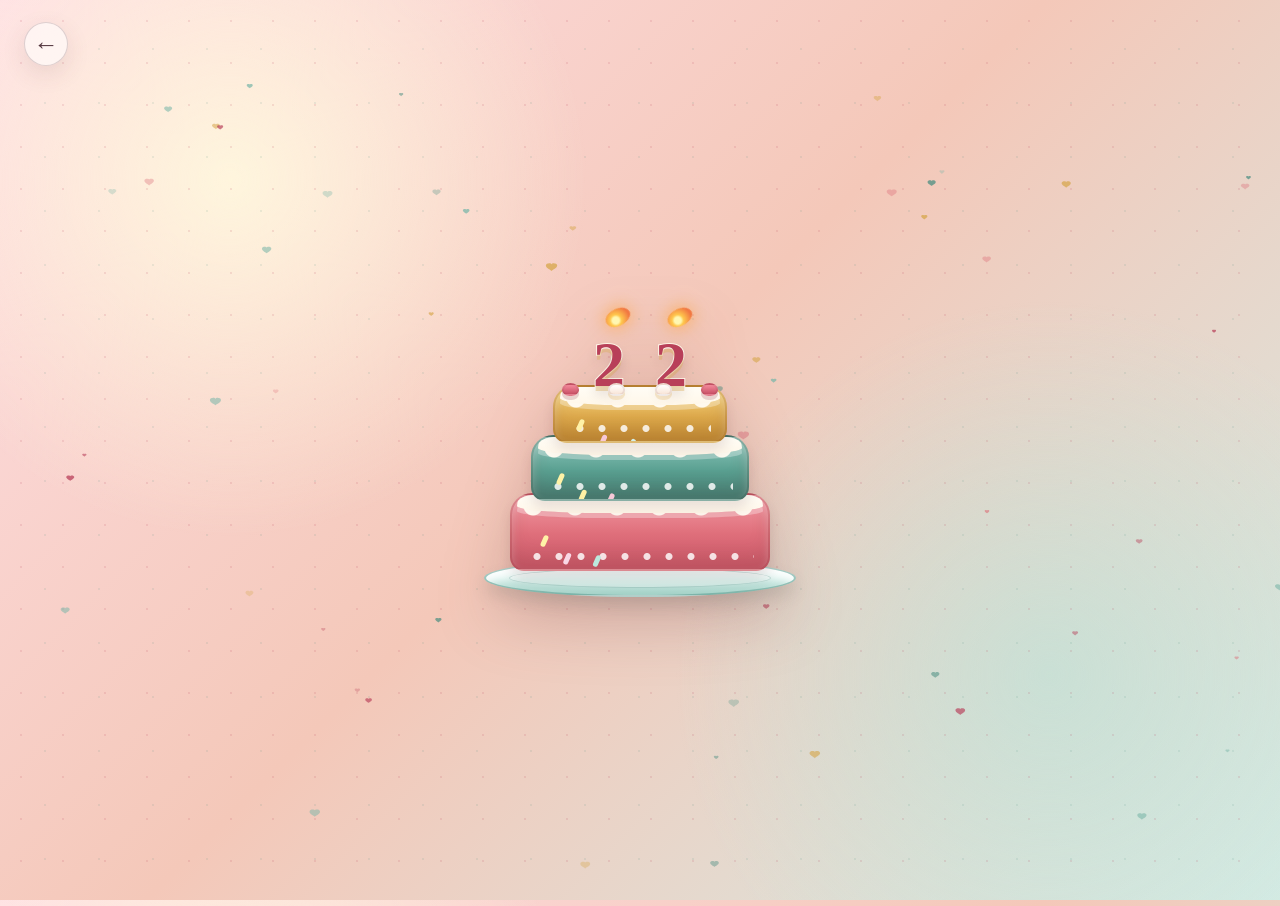
==== pages/birthday.html @ b42b4ca3 "修改礼物界面为弹窗" ====
<!DOCTYPE html>
<html lang="zh-CN">
<head>
    <meta charset="UTF-8">
    <meta name="viewport" content="width=device-width, initial-scale=1.0">
    <meta name="theme-color" content="#f6cfd1">
    <title>22 岁生日 | JY_GZC</title>
    <style>
        :root {
            --berry: #b83f59;
            --coral: #dc6e79;
            --mint: #498d80;
            --gold: #d6a64b;
            --cream: #fff7e9;
            --ink: #563941;
        }
        * { box-sizing: border-box; }
        html, body { width: 100%; height: 100%; }
        body {
            margin: 0;
            overflow: hidden;
            color: var(--ink);
            font-family: -apple-system, BlinkMacSystemFont, "Segoe UI", sans-serif;
            background:
                radial-gradient(circle at 18% 20%, rgba(255, 248, 222, 0.92), transparent 28%),
                radial-gradient(circle at 82% 75%, rgba(185, 226, 215, 0.58), transparent 30%),
                linear-gradient(135deg, #ffdfe5 0%, #f4c8b9 48%, #d5ebe4 100%);
        }
        body::before {
            content: "";
            position: fixed;
            inset: 0;
            z-index: 0;
            pointer-events: none;
            background-image:
                radial-gradient(circle, rgba(184, 63, 89, 0.13) 1px, transparent 1.5px),
                radial-gradient(circle, rgba(73, 141, 128, 0.11) 1px, transparent 1.5px);
            background-position: 0 0, 18px 22px;
            background-size: 42px 42px, 54px 54px;
        }
        [hidden] { display: none !important; }
        button, a { font: inherit; }
        button:focus-visible, a:focus-visible {
            outline: 3px solid var(--mint);
            outline-offset: 4px;
        }
        #fallingHearts, #clickHearts {
            position: fixed;
            inset: 0;
            width: 100%;
            height: 100%;
            pointer-events: none;
        }
        #fallingHearts { z-index: 1; }
        #clickHearts { z-index: 9999; }
        .back-link {
            position: fixed;
            top: 22px;
            left: 24px;
            z-index: 50;
            display: grid;
            place-items: center;
            width: 44px;
            height: 44px;
            border: 1px solid rgba(86, 57, 65, 0.2);
            border-radius: 50%;
            background: rgba(255, 255, 255, 0.58);
            color: var(--ink);
            font-size: 25px;
            text-decoration: none;
            backdrop-filter: blur(12px);
            -webkit-backdrop-filter: blur(12px);
            box-shadow: 0 8px 24px rgba(102, 57, 69, 0.12);
        }
        .back-link:hover { background: rgba(255, 255, 255, 0.9); }
        .birthday-stage {
            position: relative;
            z-index: 2;
            width: 100%;
            height: 100%;
            cursor: default;
        }
        .cake-dock {
            position: fixed;
            z-index: 30;
            top: 50%;
            left: 50%;
            width: 320px;
            height: 310px;
            transform: translate(-50%, -50%);
            transition:
                top 0.9s cubic-bezier(.2,.8,.2,1),
                left 0.9s cubic-bezier(.2,.8,.2,1),
                width 0.9s cubic-bezier(.2,.8,.2,1),
                height 0.9s cubic-bezier(.2,.8,.2,1),
                transform 0.9s cubic-bezier(.2,.8,.2,1);
            pointer-events: none;
        }
        .cake-dock::before {
            content: "";
            position: absolute;
            inset: 0;
            z-index: -1;
            border: 1px solid rgba(255, 255, 255, 0.78);
            border-radius: 28px;
            background: rgba(255, 255, 255, 0.5);
            box-shadow: 0 14px 40px rgba(92, 51, 61, 0.18);
            opacity: 0;
            transition: opacity 0.45s ease 0.42s;
            backdrop-filter: blur(14px);
            -webkit-backdrop-filter: blur(14px);
        }
        .cake-scene {
            position: absolute;
            top: 0;
            left: 0;
            width: 320px;
            height: 310px;
            filter: drop-shadow(0 24px 30px rgba(103, 52, 56, 0.24));
            transform-origin: top left;
            transition: transform 0.9s cubic-bezier(.2,.8,.2,1), filter 0.9s ease;
        }
        .plate {
            position: absolute;
            left: 4px;
            bottom: 8px;
            width: 312px;
            height: 38px;
            border: 2px solid rgba(73, 141, 128, 0.42);
            border-radius: 50%;
            background: linear-gradient(180deg, #ffffff 0%, #d8f0eb 48%, #9fcfc4 100%);
            box-shadow:
                inset 0 7px 10px rgba(255, 255, 255, 0.9),
                0 9px 16px rgba(78, 93, 89, 0.18);
        }
        .plate::before {
            content: "";
            position: absolute;
            inset: 7px 23px;
            border: 1px solid rgba(73, 141, 128, 0.28);
            border-radius: 50%;
            background: rgba(255, 255, 255, 0.28);
        }
        .cake-layer {
            position: absolute;
            left: 50%;
            border: 2px solid rgba(112, 65, 59, 0.18);
            border-radius: 22px 22px 14px 14px;
            overflow: hidden;
            transform: translateX(-50%);
            box-shadow:
                inset 0 -13px 18px rgba(112, 65, 59, 0.14),
                inset 0 5px 9px rgba(255, 255, 255, 0.25),
                0 8px 12px rgba(94, 51, 58, 0.12);
        }
        .cake-layer::before {
            content: "";
            position: absolute;
            z-index: 3;
            top: -2px;
            left: 5px;
            right: 5px;
            height: 20px;
            border-radius: 17px 17px 45% 45%;
            background: linear-gradient(180deg, #fffdf7, var(--cream));
            box-shadow: 0 5px 0 rgba(255, 255, 255, 0.3);
        }
        .cake-layer::after {
            content: "";
            position: absolute;
            z-index: 2;
            top: 11px;
            left: 11px;
            right: 11px;
            height: 27px;
            background:
                radial-gradient(circle at 10px 0, var(--cream) 0 9px, transparent 10px)
                0 0 / 42px 27px repeat-x;
            opacity: 0.98;
        }
        .cake-layer.bottom {
            bottom: 34px;
            width: 260px;
            height: 78px;
            background: linear-gradient(180deg, #f49ba5 0%, #df6f7b 52%, #c95566 100%);
        }
        .cake-layer.middle {
            bottom: 104px;
            width: 218px;
            height: 66px;
            background: linear-gradient(180deg, #91cabf 0%, #5aa091 54%, #3f7d72 100%);
        }
        .cake-layer.top {
            bottom: 162px;
            width: 174px;
            height: 58px;
            background: linear-gradient(180deg, #f7d783 0%, #dda94b 56%, #c48c2f 100%);
        }
        .cake-piping {
            position: absolute;
            z-index: 4;
            left: 14px;
            right: 14px;
            bottom: 8px;
            height: 9px;
            background:
                radial-gradient(circle, rgba(255, 255, 255, 0.82) 0 3px, transparent 4px)
                0 0 / 22px 9px repeat-x;
        }
        .cake-sprinkles {
            position: absolute;
            z-index: 4;
            top: 40px;
            left: 30px;
            width: 5px;
            height: 12px;
            border-radius: 5px;
            background: #fff2a6;
            rotate: 24deg;
            box-shadow:
                28px 7px 0 #f9d7e5,
                56px -3px 0 #bce8dd,
                84px 8px 0 #fff1ab,
                112px -2px 0 #f7c8d8,
                142px 6px 0 #c5e9df,
                172px -1px 0 #fff0a4;
        }
        .cake-layer.middle .cake-sprinkles {
            top: 36px;
            left: 25px;
            box-shadow:
                27px 6px 0 #fff0a4,
                54px -2px 0 #f7c8d8,
                82px 7px 0 #d5f0e9,
                110px -3px 0 #ffe59b,
                139px 5px 0 #f6c6d7;
        }
        .cake-layer.top .cake-sprinkles {
            top: 32px;
            left: 23px;
            box-shadow:
                27px 5px 0 #f7c8d8,
                55px -3px 0 #d5f0e9,
                84px 6px 0 #fff0a4,
                112px -2px 0 #f4bfd3;
        }
        .cake-garnish {
            position: absolute;
            z-index: 6;
            left: 82px;
            bottom: 209px;
            display: flex;
            justify-content: space-between;
            width: 156px;
            pointer-events: none;
        }
        .cake-garnish i {
            display: block;
            width: 17px;
            height: 13px;
            border: 2px solid rgba(112, 65, 59, 0.1);
            border-radius: 50% 50% 44% 44%;
            background: linear-gradient(180deg, #fff, #f9e5d7);
            box-shadow: 0 4px 0 rgba(214, 166, 75, 0.23);
        }
        .cake-garnish i:first-child,
        .cake-garnish i:last-child {
            background: linear-gradient(180deg, #f48a9b, #c84f65);
            box-shadow: 0 4px 0 rgba(142, 51, 70, 0.2);
        }
        .number-candle {
            position: absolute;
            z-index: 5;
            bottom: 210px;
            width: 48px;
            height: 62px;
            color: var(--berry);
            font-family: Georgia, "Times New Roman", serif;
            font-size: 64px;
            font-weight: 800;
            line-height: 1;
            text-align: center;
            -webkit-text-stroke: 2px var(--cream);
            paint-order: stroke fill;
            text-shadow: 0 5px 0 rgba(214, 166, 75, 0.35), 0 8px 12px rgba(86, 57, 65, 0.18);
        }
        .number-candle.first { left: 105px; }
        .number-candle.second { right: 105px; }
        .flame {
            position: absolute;
            left: 50%;
            bottom: calc(100% + 7px);
            width: 18px;
            height: 25px;
            border-radius: 70% 35% 65% 35%;
            background: radial-gradient(circle at 55% 65%, #fff7b2 0 18%, #ffc84d 30%, #f17842 74%);
            filter: drop-shadow(0 0 9px rgba(255, 166, 60, 0.85));
            transform: translateX(-50%) rotate(45deg);
            transform-origin: center bottom;
            animation: flameFlicker 0.42s ease-in-out infinite alternate;
            transition: opacity 0.35s ease, scale 0.35s ease;
        }
        @keyframes flameFlicker {
            from { scale: 0.94 1.04; rotate: -2deg; }
            to { scale: 1.08 0.92; rotate: 4deg; }
        }
        .smoke {
            position: absolute;
            left: 50%;
            bottom: calc(100% + 10px);
            width: 8px;
            height: 8px;
            border-radius: 50%;
            background: rgba(101, 111, 111, 0.42);
            opacity: 0;
            transform: translateX(-50%);
        }
        body.candles-out .flame { opacity: 0; scale: 0.2; animation: none; }
        body.candles-out .smoke { animation: smokeRise 1.55s ease-out forwards; }
        body.candles-out .number-candle.second .smoke { animation-delay: 0.12s; }
        @keyframes smokeRise {
            0% { opacity: 0; transform: translate(-50%, 0) scale(0.6); }
            25% { opacity: 0.55; }
            100% { opacity: 0; transform: translate(-25%, -62px) scale(2.3); }
        }
        body.celebration-ready .cake-dock {
            top: 18px;
            left: 100%;
            width: 102px;
            height: 102px;
            transform: translateX(calc(-100% - 18px));
        }
        body.celebration-ready .cake-dock::before { opacity: 1; }
        body.celebration-ready .cake-scene {
            animation: none;
            transform: translate(5px, 7px) scale(0.29);
            filter: drop-shadow(0 10px 12px rgba(103, 52, 56, 0.2));
        }
        .celebration-panel {
            position: relative;
            z-index: 5;
            display: grid;
            align-content: center;
            justify-items: center;
            width: 100%;
            height: 100%;
            padding: 82px 24px 34px;
            opacity: 0;
            transform: translateY(24px) scale(0.96);
            pointer-events: none;
            transition: opacity 0.7s ease 0.28s, transform 0.8s cubic-bezier(.2,.8,.2,1) 0.28s;
        }
        body.celebration-ready .celebration-panel {
            opacity: 1;
            transform: translateY(0) scale(1);
            pointer-events: auto;
        }
        .celebration-panel::before {
            content: "";
            position: absolute;
            z-index: -1;
            top: 50%;
            left: 50%;
            width: min(76vw, 650px);
            aspect-ratio: 1;
            border: 1px solid rgba(255, 255, 255, 0.7);
            border-radius: 50%;
            background: rgba(255, 255, 255, 0.16);
            transform: translate(-50%, -50%);
            box-shadow: inset 0 0 80px rgba(255, 255, 255, 0.2);
        }
        .celebration-panel::after {
            content: "";
            position: absolute;
            z-index: -2;
            top: 50%;
            left: 50%;
            width: min(88vw, 760px);
            aspect-ratio: 1;
            border-radius: 50%;
            background:
                radial-gradient(circle at 50% 2%, var(--gold) 0 3px, transparent 4px),
                radial-gradient(circle at 88% 22%, var(--mint) 0 3px, transparent 4px),
                radial-gradient(circle at 98% 58%, var(--coral) 0 3px, transparent 4px),
                radial-gradient(circle at 72% 92%, var(--gold) 0 3px, transparent 4px),
                radial-gradient(circle at 23% 91%, var(--mint) 0 3px, transparent 4px),
                radial-gradient(circle at 2% 57%, var(--berry) 0 3px, transparent 4px),
                radial-gradient(circle at 12% 20%, var(--coral) 0 3px, transparent 4px);
            transform: translate(-50%, -50%);
            opacity: 0.72;
            pointer-events: none;
        }
        .celebration-kicker {
            margin: 0 0 12px;
            color: var(--mint);
            font-family: Georgia, "Times New Roman", serif;
            font-size: 11px;
            font-weight: 800;
            letter-spacing: 5px;
        }
        .age-lockup {
            position: relative;
            display: flex;
            align-items: flex-end;
            justify-content: center;
            color: var(--berry);
            line-height: 0.8;
            text-shadow: 0 12px 30px rgba(184, 63, 89, 0.18);
        }
        .age-lockup::before,
        .age-lockup::after {
            content: "";
            position: absolute;
            top: 18%;
            width: 26px;
            height: 26px;
            background:
                linear-gradient(var(--gold), var(--gold)) 50% 0 / 2px 100% no-repeat,
                linear-gradient(90deg, var(--gold), var(--gold)) 0 50% / 100% 2px no-repeat;
            opacity: 0.8;
        }
        .age-lockup::before { left: -48px; rotate: 12deg; }
        .age-lockup::after { right: -48px; rotate: -12deg; }
        .age-number {
            font-family: Georgia, "Times New Roman", serif;
            font-size: clamp(92px, 18vw, 164px);
            font-weight: 600;
        }
        .birthday-date {
            margin: 20px 0 28px;
            padding: 8px 18px;
            border-top: 1px solid rgba(86, 57, 65, 0.3);
            border-bottom: 1px solid rgba(86, 57, 65, 0.3);
            color: var(--ink);
            font-family: Georgia, "Times New Roman", serif;
            font-size: 17px;
            font-weight: 700;
            letter-spacing: 4px;
        }
        .birthday-flourish {
            display: flex;
            align-items: center;
            gap: 12px;
            width: min(74vw, 330px);
            margin: 0 0 28px;
        }
        .birthday-flourish::before,
        .birthday-flourish::after {
            content: "";
            flex: 1;
            height: 1px;
            background: linear-gradient(90deg, transparent, rgba(86, 57, 65, 0.42));
        }
        .birthday-flourish::after {
            background: linear-gradient(90deg, rgba(86, 57, 65, 0.42), transparent);
        }
        .birthday-flourish i {
            width: 8px;
            height: 8px;
            border: 1px solid var(--berry);
            background: rgba(255, 255, 255, 0.72);
            transform: rotate(45deg);
        }
        .letter-trigger {
            position: relative;
            display: grid;
            place-items: center;
            width: 180px;
            height: 138px;
            padding: 0;
            border: 0;
            background: transparent;
            cursor: pointer;
            transition: transform 0.28s ease, filter 0.28s ease;
            animation: letterFloat 4.2s ease-in-out infinite;
        }
        .letter-trigger::before {
            content: "";
            position: absolute;
            left: 50%;
            bottom: 5px;
            width: 132px;
            height: 25px;
            border-radius: 50%;
            background: rgba(86, 57, 65, 0.14);
            filter: blur(9px);
            transform: translateX(-50%);
        }
        .letter-trigger:hover {
            transform: translateY(-7px) rotate(1deg) scale(1.04);
            filter: brightness(1.03);
        }
        @keyframes letterFloat {
            0%, 100% { translate: 0 0; }
            50% { translate: 0 -8px; }
        }
        .letter-envelope {
            position: relative;
            display: block;
            width: 142px;
            height: 98px;
            overflow: hidden;
            border: 3px solid var(--berry);
            border-radius: 9px;
            background: linear-gradient(145deg, #fffdf5, #f8d2df);
            box-shadow:
                9px 11px 0 rgba(214, 166, 75, 0.24),
                0 18px 30px rgba(103, 52, 66, 0.22);
            transform: rotate(-4deg);
        }
        .letter-envelope::before {
            content: "";
            position: absolute;
            inset: 0;
            clip-path: polygon(0 0, 50% 56%, 100% 0);
            background: #fffdf8;
        }
        .letter-envelope::after {
            content: "";
            position: absolute;
            inset: 0;
            clip-path: polygon(0 100%, 0 28%, 50% 70%, 100% 28%, 100% 100%);
            background: #f4c6d5;
        }
        .letter-seal {
            position: absolute;
            z-index: 3;
            left: 50%;
            top: 54%;
            display: grid;
            place-items: center;
            width: 42px;
            height: 42px;
            border: 3px solid #fff0b5;
            border-radius: 50%;
            background: var(--berry);
            color: white;
            font-size: 22px;
            line-height: 1;
            transform: translate(-50%, -50%);
            box-shadow: 0 5px 0 rgba(102, 45, 68, 0.22);
        }
        .balloon-cluster {
            position: fixed;
            z-index: 3;
            top: 11%;
            width: 92px;
            height: 180px;
            opacity: 0;
            transform: translateY(25px);
            transition: opacity 0.8s ease 0.5s, transform 0.8s ease 0.5s;
            pointer-events: none;
        }
        body.celebration-ready .balloon-cluster { opacity: 0.9; transform: translateY(0); }
        .balloon-cluster.left { left: 6%; }
        .balloon-cluster.right { right: 7%; transform: translateY(25px) scaleX(-1); }
        body.celebration-ready .balloon-cluster.right { transform: translateY(0) scaleX(-1); }
        .balloon {
            position: absolute;
            width: 48px;
            height: 60px;
            border: 1px solid rgba(86, 57, 65, 0.13);
            border-radius: 52% 48% 48% 52%;
            box-shadow: inset -8px -8px 12px rgba(86, 57, 65, 0.1);
        }
        .balloon::after {
            content: "";
            position: absolute;
            top: 58px;
            left: 50%;
            width: 1px;
            height: 94px;
            background: rgba(86, 57, 65, 0.34);
            transform: rotate(5deg);
            transform-origin: top;
        }
        .balloon.one { top: 0; left: 4px; background: #e97d89; }
        .balloon.two { top: 34px; left: 42px; background: #73afa2; }
        .balloon.three { top: 74px; left: 0; width: 42px; height: 52px; background: #edc267; }
        .balloon.three::after { top: 50px; height: 54px; }
        .confetti {
            position: fixed;
            z-index: 2;
            inset: 0;
            pointer-events: none;
            opacity: 0;
            transition: opacity 0.8s ease 0.35s;
        }
        body.celebration-ready .confetti { opacity: 0.9; }
        .confetti i {
            position: absolute;
            width: 9px;
            height: 18px;
            border-radius: 2px;
            background: var(--coral);
            rotate: 24deg;
            animation: confettiDrift 5s ease-in-out infinite;
        }
        .confetti i:nth-child(1) { top: 16%; left: 24%; }
        .confetti i:nth-child(2) { top: 24%; right: 26%; background: var(--mint); rotate: -34deg; animation-delay: -1s; }
        .confetti i:nth-child(3) { top: 68%; left: 18%; background: var(--gold); rotate: 56deg; animation-delay: -2.3s; }
        .confetti i:nth-child(4) { top: 73%; right: 18%; width: 15px; height: 8px; background: var(--berry); animation-delay: -3.1s; }
        .confetti i:nth-child(5) { top: 43%; left: 8%; width: 8px; height: 8px; border-radius: 50%; background: var(--mint); animation-delay: -0.7s; }
        .confetti i:nth-child(6) { top: 38%; right: 8%; width: 8px; height: 8px; border-radius: 50%; background: var(--gold); animation-delay: -1.8s; }
        @keyframes confettiDrift {
            0%, 100% { translate: 0 0; }
            50% { translate: 0 12px; rotate: 90deg; }
        }
        .letter-dialog {
            position: fixed;
            inset: 0;
            z-index: 9000;
            display: grid;
            place-items: center;
            padding: 24px;
            background: rgba(45, 28, 50, 0.74);
            backdrop-filter: blur(18px);
            -webkit-backdrop-filter: blur(18px);
        }
        .letter-paper {
            position: relative;
            display: block;
            width: min(92vw, 720px);
            max-height: min(88vh, 650px);
            padding: 16px;
            overflow: visible;
            border: 6px solid #9f67c8;
            border-radius: 34px;
            background: linear-gradient(145deg, #f3a8d2, #a06ad0 70%, #734cad);
            color: #4d403a;
            box-shadow:
                0 0 0 3px rgba(255, 225, 123, 0.88),
                0 32px 90px rgba(27, 12, 36, 0.48),
                inset 0 0 28px rgba(255, 255, 255, 0.38);
            animation: letterOpen 0.45s cubic-bezier(.2,.8,.2,1) both;
        }
        @keyframes letterOpen {
            from { opacity: 0; transform: translateY(34px) scale(0.88) rotate(-1.5deg); }
            to { opacity: 1; transform: translateY(0) scale(1) rotate(0); }
        }
        .letter-paper::before {
            display: none;
        }
        .book-page {
            position: relative;
            min-height: 520px;
            padding: 86px 72px 62px;
            overflow: hidden;
            background:
                radial-gradient(circle at 88% 12%, rgba(244, 179, 213, 0.18), transparent 22%),
                radial-gradient(circle at 12% 88%, rgba(121, 202, 167, 0.14), transparent 24%),
                #fffdf9;
            border-radius: 18px;
            box-shadow: inset 0 0 34px rgba(127, 82, 126, 0.11);
        }
        .book-page-right { border-radius: 18px; }
        .book-page::after {
            content: "";
            position: absolute;
            inset: 12px;
            border: 2px solid rgba(164, 92, 196, 0.34);
            border-radius: 14px;
            pointer-events: none;
        }
        .book-bunting {
            position: absolute;
            z-index: 8;
            top: -9px;
            left: 50%;
            display: flex;
            gap: 9px;
            transform: translateX(-50%) rotate(-1deg);
        }
        .book-bunting i {
            display: block;
            width: 34px;
            height: 43px;
            clip-path: polygon(0 0, 100% 0, 50% 100%);
            background: #f4cc49;
            filter: drop-shadow(0 3px 2px rgba(54, 28, 67, 0.22));
        }
        .book-bunting i:nth-child(2) { background: #ef78ac; }
        .book-bunting i:nth-child(3) { background: #71c8e8; }
        .book-bunting i:nth-child(4) { background: #8bcf92; }
        .book-bunting i:nth-child(5) { background: #a87be0; }
        .book-badge {
            position: absolute;
            z-index: 7;
            top: -24px;
            left: -22px;
            display: grid;
            place-items: center;
            width: 82px;
            height: 82px;
            border: 4px solid #fff5a6;
            border-radius: 26px 38px 24px 42px;
            background: linear-gradient(145deg, #ff83b5, #a865dc);
            color: white;
            font-family: Georgia, "Times New Roman", serif;
            font-size: 34px;
            font-weight: 800;
            rotate: -9deg;
            box-shadow: 0 8px 0 rgba(93, 52, 126, 0.24);
        }
        .book-ribbon {
            position: absolute;
            z-index: 7;
            left: -24px;
            bottom: -17px;
            width: 220px;
            height: 31px;
            border-radius: 6px 50% 50% 6px;
            background: linear-gradient(180deg, #fa8bbc, #dc5d9d);
            box-shadow: 0 8px 12px rgba(83, 38, 78, 0.28);
            transform: rotate(-4deg);
        }
        .book-ribbon::after {
            content: "";
            position: absolute;
            right: -34px;
            top: 0;
            border-top: 16px solid #e36aa5;
            border-bottom: 15px solid #e36aa5;
            border-right: 35px solid transparent;
        }
        .book-heart-tab {
            position: absolute;
            z-index: 7;
            right: -28px;
            top: 42%;
            display: grid;
            place-items: center;
            width: 52px;
            height: 68px;
            border: 3px solid #8e58bd;
            border-radius: 7px 13px 13px 7px;
            background: #f16ca9;
            color: white;
            font-size: 29px;
            box-shadow: 7px 7px 0 rgba(66, 38, 86, 0.22);
        }
        .paper-corners i {
            position: absolute;
            z-index: 4;
            width: 18px;
            height: 18px;
            border: 2px solid #c978aa;
            background: #fff6c9;
            transform: rotate(45deg);
        }
        .paper-corners .top-left { top: 27px; left: 27px; }
        .paper-corners .top-right { top: 27px; right: 27px; border-color: #78bfa8; }
        .paper-corners .bottom-left { bottom: 27px; left: 27px; border-color: #78bfa8; }
        .paper-corners .bottom-right { right: 27px; bottom: 27px; }
        .letter-close {
            position: absolute;
            z-index: 20;
            top: -22px;
            right: -22px;
            display: grid;
            place-items: center;
            width: 48px;
            height: 48px;
            padding: 0;
            border: 3px solid #fff4a5;
            border-radius: 15px 22px 13px 21px;
            background: #f5c742;
            color: #38213f;
            font-size: 28px;
            font-weight: 900;
            line-height: 1;
            cursor: pointer;
            rotate: 8deg;
            box-shadow: 0 7px 0 rgba(91, 54, 108, 0.28);
        }
        .letter-title {
            position: relative;
            z-index: 3;
            margin: 0 0 34px;
            color: #9a4fc0;
            font-family: "Songti SC", "Noto Serif CJK SC", "SimSun", serif;
            font-size: 31px;
            font-weight: 700;
            text-align: center;
        }
        .letter-body {
            position: relative;
            z-index: 3;
            margin: 0;
            font-family: "Songti SC", "Noto Serif CJK SC", "SimSun", serif;
            font-size: 17px;
            line-height: 2;
            white-space: pre-wrap;
        }
        .sr-only {
            position: absolute;
            width: 1px;
            height: 1px;
            padding: 0;
            margin: -1px;
            overflow: hidden;
            clip: rect(0, 0, 0, 0);
            white-space: nowrap;
            border: 0;
        }
        @media (max-width: 680px) {
            .back-link { top: 14px; left: 14px; width: 40px; height: 40px; }
            body.celebration-ready .cake-dock {
                top: 12px;
                width: 84px;
                height: 84px;
                transform: translateX(calc(-100% - 12px));
            }
            body.celebration-ready .cake-scene { transform: translate(3px, 5px) scale(0.24); }
            .celebration-panel { padding: 66px 16px 20px; }
            .celebration-panel::before { width: min(110vw, 520px); }
            .age-number { font-size: clamp(88px, 29vw, 126px); }
            .birthday-date { margin: 13px 0 20px; font-size: 14px; letter-spacing: 3px; }
            .letter-trigger {
                width: 158px;
                height: 120px;
            }
            .letter-envelope { width: 126px; height: 86px; }
            .letter-seal { width: 38px; height: 38px; font-size: 20px; }
            .balloon-cluster { scale: 0.72; }
            .balloon-cluster.left { left: -8px; }
            .balloon-cluster.right { right: -7px; }
            .letter-dialog { padding: 10px; }
            .letter-paper {
                width: min(94vw, 460px);
                max-height: 90vh;
                overflow: auto;
                padding: 12px;
                border-width: 4px;
                border-radius: 24px;
            }
            .letter-paper::before { display: none; }
            .book-page { min-height: 460px; padding: 72px 30px 48px; border-radius: 14px; }
            .book-page-right { border-radius: 14px; }
            .book-bunting { gap: 5px; }
            .book-bunting i { width: 25px; height: 32px; }
            .book-badge { top: 4px; left: 4px; width: 58px; height: 58px; font-size: 25px; }
            .book-ribbon { left: -8px; bottom: 2px; width: 150px; height: 24px; }
            .book-ribbon::after { right: -25px; border-top-width: 12px; border-bottom-width: 12px; border-right-width: 26px; }
            .book-heart-tab { right: -8px; top: 48%; width: 42px; height: 54px; font-size: 23px; }
            .letter-close { top: 7px; right: 7px; width: 42px; height: 42px; font-size: 24px; }
            .paper-corners .top-left { top: 22px; left: 22px; }
            .paper-corners .top-right { top: 22px; right: 22px; }
            .paper-corners .bottom-left { bottom: 22px; left: 22px; }
            .paper-corners .bottom-right { right: 22px; bottom: 22px; }
            .letter-title { font-size: 25px; }
            .letter-body { font-size: 15px; }
        }
        @media (max-height: 680px) {
            .celebration-panel { padding-top: 62px; }
            .age-number { font-size: 82px; }
            .birthday-date { margin: 9px 0 13px; }
            .letter-trigger { height: 104px; }
        }
        @media (prefers-reduced-motion: reduce) {
            .flame, .confetti i, .letter-paper, .letter-trigger {
                animation: none !important;
            }
            .cake-dock, .celebration-panel, .cake-scene { transition-duration: 0.01ms !important; }
        }
    </style>
    <link rel="stylesheet" href="../assets/css/birthday-gifts.css?v=20261104-popup">
</head>
<body>
    <canvas id="fallingHearts" aria-hidden="true"></canvas>
    <canvas id="clickHearts" aria-hidden="true"></canvas>
    <a class="back-link" href="../index.html" aria-label="返回主页">←</a>

    <div class="confetti" aria-hidden="true">
        <i></i><i></i><i></i><i></i><i></i><i></i>
    </div>
    <div class="balloon-cluster left" aria-hidden="true">
        <i class="balloon one"></i>
        <i class="balloon two"></i>
        <i class="balloon three"></i>
    </div>
    <div class="balloon-cluster right" aria-hidden="true">
        <i class="balloon one"></i>
        <i class="balloon two"></i>
        <i class="balloon three"></i>
    </div>

    <main id="birthdayStage" class="birthday-stage" aria-label="生日蛋糕，点击任意位置吹灭蜡烛">
        <div class="cake-dock" aria-hidden="true">
            <div class="cake-scene">
                <div class="plate"></div>
                <div class="cake-layer bottom"><span class="cake-piping"></span><span class="cake-sprinkles"></span></div>
                <div class="cake-layer middle"><span class="cake-piping"></span><span class="cake-sprinkles"></span></div>
                <div class="cake-layer top"><span class="cake-piping"></span><span class="cake-sprinkles"></span></div>
                <div class="cake-garnish"><i></i><i></i><i></i><i></i></div>
                <div class="number-candle first"><span>2</span><i class="flame"></i><i class="smoke"></i></div>
                <div class="number-candle second"><span>2</span><i class="flame"></i><i class="smoke"></i></div>
            </div>
        </div>

        <section id="celebrationPanel" class="celebration-panel" aria-label="22 岁生日主界面" aria-hidden="true" inert>
            <p class="celebration-kicker">HAPPY BIRTHDAY</p>
            <div class="age-lockup">
                <span class="age-number">22</span>
            </div>
            <p class="birthday-date">2005.01.05</p>
            <div class="birthday-flourish" aria-hidden="true"><i></i></div>
            <div class="birthday-actions">
                <button id="letterTrigger" class="letter-trigger" type="button" aria-label="打开给姐姐的一封信">
                    <span class="letter-envelope" aria-hidden="true"><i class="letter-seal">♥</i></span>
                </button>
                <button id="giftTrigger" class="gift-trigger" type="button" aria-label="抽取生日礼物">
                    <span class="gift-box" aria-hidden="true">
                        <span class="gift-box-body"></span>
                        <span class="gift-box-lid"><i class="gift-bow"></i></span>
                        <i class="gift-box-tag">♥</i>
                    </span>
                </button>
            </div>
        </section>
        <span id="birthdayStatus" class="sr-only" aria-live="polite">蜡烛已经点亮</span>
    </main>

    <div id="letterDialog" class="letter-dialog" role="dialog" aria-modal="true" aria-labelledby="letterTitle" hidden>
        <article class="letter-paper">
            <div class="book-bunting" aria-hidden="true"><i></i><i></i><i></i><i></i><i></i></div>
            <span class="book-badge" aria-hidden="true">22</span>
            <span class="book-ribbon" aria-hidden="true"></span>
            <span class="book-heart-tab" aria-hidden="true">♥</span>
            <button id="letterClose" class="letter-close" type="button" aria-label="关闭信件" title="关闭">×</button>
            <section class="book-page book-page-right">
                <span class="paper-corners" aria-hidden="true">
                    <i class="top-left"></i><i class="top-right"></i>
                    <i class="bottom-left"></i><i class="bottom-right"></i>
                </span>
                <h2 id="letterTitle" class="letter-title">给姐姐的一封信</h2>
                <p class="letter-body">这是一封信，这是一封信，这是一封信……

这是一封信，这是一封信，这是一封信，这是一封信……

这是一封信，这是一封信，这是一封信……</p>
            </section>
        </article>
    </div>

    <div id="giftDialog" class="gift-dialog" role="dialog" aria-modal="true" aria-labelledby="giftTitle" aria-describedby="giftIntro" hidden>
        <article id="giftPaper" class="gift-paper">
            <button id="giftClose" class="gift-close" type="button" aria-label="关闭生日礼物">×</button>
            <div class="gift-content">
                <header class="gift-heading">
                    <p class="gift-kicker">A LITTLE SURPRISE FOR YOU</p>
                    <h2 id="giftTitle" class="gift-title">拆一份生日惊喜</h2>
                    <p id="giftIntro" class="gift-intro">把今天的好运，装进一份礼物里。</p>
                </header>
                <div class="gift-showcase">
                    <div class="gift-hero" aria-hidden="true">
                        <span class="gift-box">
                            <span class="gift-box-body"></span>
                            <span class="gift-box-lid"><i class="gift-bow"></i></span>
                            <i class="gift-box-tag">♥</i>
                        </span>
                    </div>
                    <div id="giftResult" class="gift-result" hidden>
                        <p>这份惊喜属于你</p>
                        <h3 id="giftResultName"></h3>
                    </div>
                </div>
                <section class="gift-pool-section" aria-labelledby="giftPoolTitle">
                    <div class="gift-pool-heading">
                        <h3 id="giftPoolTitle">生日礼物清单</h3>
                        <span id="giftPoolCount"></span>
                    </div>
                    <ul id="giftPool" class="gift-pool"></ul>
                </section>
            </div>
            <div class="gift-footer">
                <button id="giftDraw" class="gift-draw" type="button">拆开生日礼物</button>
                <p id="giftStatus" class="gift-status" role="status" aria-live="polite">每一份礼物，都藏着一份心意。</p>
            </div>
        </article>
    </div>

    <script src="../assets/data/birthday-gifts.js"></script>
    <script>
    (function () {
        const canvas = document.getElementById('fallingHearts');
        const ctx = canvas.getContext('2d');
        const dpr = Math.min(window.devicePixelRatio || 1, 1.5);
        const reduced = window.matchMedia('(prefers-reduced-motion: reduce)').matches;

        function resize() {
            canvas.width = window.innerWidth * dpr;
            canvas.height = window.innerHeight * dpr;
            canvas.style.width = window.innerWidth + 'px';
            canvas.style.height = window.innerHeight + 'px';
            ctx.setTransform(dpr, 0, 0, dpr, 0, 0);
        }
        resize();
        window.addEventListener('resize', resize);

        const palette = ['#b83f59', '#dc6e79', '#498d80', '#7ab6a8', '#d6a64b'];
        const count = reduced ? 12 : (window.innerWidth <= 768 ? 28 : 56);
        const hearts = Array.from({ length: count }, () => ({
            x: Math.random() * window.innerWidth,
            y: Math.random() * window.innerHeight,
            size: 2 + Math.random() * 3.8,
            vx: (Math.random() - 0.5) * 0.45,
            vy: 0.35 + Math.random() * 0.7,
            alpha: 0.26 + Math.random() * 0.5,
            color: palette[Math.floor(Math.random() * palette.length)]
        }));

        function heartPath(x, y, size) {
            ctx.beginPath();
            ctx.moveTo(x, y + size * 0.3);
            ctx.bezierCurveTo(x, y, x - size, y, x - size, y + size * 0.5);
            ctx.bezierCurveTo(x - size, y + size, x, y + size * 1.3, x, y + size * 1.5);
            ctx.bezierCurveTo(x, y + size * 1.3, x + size, y + size, x + size, y + size * 0.5);
            ctx.bezierCurveTo(x + size, y, x, y, x, y + size * 0.3);
            ctx.closePath();
        }

        function draw() {
            ctx.clearRect(0, 0, window.innerWidth, window.innerHeight);
            hearts.forEach(heart => {
                heart.x += heart.vx;
                heart.y += heart.vy;
                if (heart.x < 0) heart.x = window.innerWidth;
                if (heart.x > window.innerWidth) heart.x = 0;
                if (heart.y > window.innerHeight) {
                    heart.y = -12;
                    heart.x = Math.random() * window.innerWidth;
                }
                ctx.save();
                ctx.globalAlpha = heart.alpha;
                ctx.fillStyle = heart.color;
                heartPath(heart.x, heart.y, heart.size);
                ctx.fill();
                ctx.restore();
            });
            requestAnimationFrame(draw);
        }
        draw();
    })();
    </script>

    <script>
    (function () {
        const canvas = document.getElementById('clickHearts');
        const ctx = canvas.getContext('2d');
        const dpr = Math.min(window.devicePixelRatio || 1, 1.5);
        const palette = ['#b83f59', '#dc6e79', '#498d80', '#7ab6a8', '#d6a64b'];
        const stage = document.getElementById('birthdayStage');
        const panel = document.getElementById('celebrationPanel');
        const status = document.getElementById('birthdayStatus');
        const letterTrigger = document.getElementById('letterTrigger');
        const letterDialog = document.getElementById('letterDialog');
        const letterClose = document.getElementById('letterClose');
        const backLink = document.querySelector('.back-link');
        const giftTrigger = document.getElementById('giftTrigger');
        const giftDialog = document.getElementById('giftDialog');
        const giftClose = document.getElementById('giftClose');
        const giftPaper = document.getElementById('giftPaper');
        const giftPool = document.getElementById('giftPool');
        const giftDraw = document.getElementById('giftDraw');
        const giftResult = document.getElementById('giftResult');
        const giftResultName = document.getElementById('giftResultName');
        const giftStatus = document.getElementById('giftStatus');
        const giftConfig = window.BIRTHDAY_GIFTS || { version: '', prizes: [] };
        const prizes = giftConfig.prizes.filter(prize => prize.id && prize.name);
        const giftStorageKey = 'jy-gzc-birthday-gift';
        const giftSignature = JSON.stringify([giftConfig.version, prizes]);
        const reduced = window.matchMedia('(prefers-reduced-motion: reduce)').matches;
        let particles = [];
        let extinguished = false;
        let lastTouch = 0;
        let lastFocused = null;
        let drawnPrize = null;
        let drawing = false;
        let giftTimer = null;
        let giftSaved = true;
        const giftCards = prizes.map((prize, index) => {
            const card = document.createElement('li');
            card.className = 'gift-card';
            const number = document.createElement('span');
            number.className = 'gift-card-number';
            number.textContent = String(index + 1).padStart(2, '0');
            const name = document.createElement('span');
            name.className = 'gift-card-name';
            name.textContent = prize.name;
            const state = document.createElement('span');
            state.className = 'gift-card-state';
            state.hidden = true;
            state.textContent = '已抽中';
            card.append(number, name, state);
            giftPool.append(card);
            return card;
        });
        document.getElementById('giftPoolCount').textContent = `${prizes.length} 份惊喜 · 等概率`;

        function readGiftResult() {
            try {
                const saved = JSON.parse(localStorage.getItem(giftStorageKey));
                return saved?.signature === giftSignature
                    ? prizes.find(prize => prize.id === saved.prizeId) || null
                    : null;
            } catch {
                return null;
            }
        }

        function showGiftResult() {
            giftPaper.classList.toggle('is-revealed', Boolean(drawnPrize));
            giftResult.hidden = !drawnPrize;
            giftResultName.textContent = drawnPrize?.name || '';
            giftDraw.disabled = !prizes.length;
            giftDraw.textContent = drawnPrize ? '收好这份惊喜' : '拆开生日礼物';
            giftTrigger.setAttribute('aria-label', drawnPrize ? '查看抽中的生日礼物' : '抽取生日礼物');
            giftCards.forEach((card, index) => {
                const winner = prizes[index].id === drawnPrize?.id;
                card.classList.remove('is-active');
                card.classList.toggle('is-winner', winner);
                card.querySelector('.gift-card-state').hidden = !winner;
            });
            giftStatus.textContent = drawnPrize
                ? (giftSaved ? `抽中了${drawnPrize.name}，这份惊喜已经为你留好。` : `抽中了${drawnPrize.name}，本次打开期间会为你保留结果。`)
                : (prizes.length ? '每一份礼物，都藏着一份心意。' : '礼物正在准备中。');
        }

        drawnPrize = readGiftResult();
        showGiftResult();

        function resize() {
            canvas.width = window.innerWidth * dpr;
            canvas.height = window.innerHeight * dpr;
            canvas.style.width = window.innerWidth + 'px';
            canvas.style.height = window.innerHeight + 'px';
            ctx.setTransform(dpr, 0, 0, dpr, 0, 0);
        }
        resize();
        window.addEventListener('resize', resize);

        function heartShape(size) {
            ctx.beginPath();
            ctx.moveTo(0, size * 0.3);
            ctx.bezierCurveTo(0, -size * 0.2, -size * 0.6, -size * 0.2, -size * 0.5, size * 0.2);
            ctx.bezierCurveTo(-size * 0.4, size * 0.6, 0, size * 0.8, 0, size);
            ctx.bezierCurveTo(0, size * 0.8, size * 0.4, size * 0.6, size * 0.5, size * 0.2);
            ctx.bezierCurveTo(size * 0.6, -size * 0.2, 0, -size * 0.2, 0, size * 0.3);
            ctx.closePath();
        }

        function spawn(x, y, amount = 5) {
            for (let index = 0; index < amount; index++) {
                const angle = Math.PI * 2 * index / amount + Math.random() * 0.45;
                particles.push({
                    x,
                    y,
                    size: 13 + Math.random() * 13,
                    vx: Math.cos(angle) * (1.3 + Math.random() * 1.8),
                    vy: Math.sin(angle) * (1.3 + Math.random() * 1.8) - 1.7,
                    life: 1,
                    decay: 0.012 + Math.random() * 0.012,
                    angle: (Math.random() - 0.5) * 0.5,
                    spin: (Math.random() - 0.5) * 0.05,
                    color: palette[Math.floor(Math.random() * palette.length)]
                });
            }
        }

        function animate() {
            ctx.clearRect(0, 0, window.innerWidth, window.innerHeight);
            particles = particles.filter(particle => particle.life > 0);
            particles.forEach(particle => {
                particle.x += particle.vx;
                particle.y += particle.vy;
                particle.vy += 0.05;
                particle.vx *= 0.99;
                particle.angle += particle.spin;
                particle.life -= particle.decay;
                ctx.save();
                ctx.globalAlpha = Math.max(0, particle.life);
                ctx.translate(particle.x, particle.y);
                ctx.rotate(particle.angle);
                ctx.fillStyle = particle.color;
                heartShape(particle.size);
                ctx.fill();
                ctx.lineWidth = 1.2;
                ctx.strokeStyle = 'rgba(108, 54, 62, 0.48)';
                ctx.stroke();
                ctx.restore();
            });
            requestAnimationFrame(animate);
        }
        animate();

        function isProtectedTarget(target) {
            return target instanceof Element && Boolean(target.closest('.back-link, .letter-trigger, .letter-dialog, .gift-trigger, .gift-dialog'));
        }

        function revealCelebration() {
            document.body.classList.add('celebration-ready');
            panel.inert = false;
            panel.setAttribute('aria-hidden', 'false');
            status.textContent = '生日主界面已经打开';
        }

        function handleInteraction(x, y, target) {
            if (isProtectedTarget(target)) return;
            if (extinguished) {
                spawn(x, y, 6);
                return;
            }

            spawn(x, y, 13);
            extinguished = true;
            document.body.classList.add('candles-out');
            status.textContent = '蜡烛已经熄灭';
            window.setTimeout(revealCelebration, reduced ? 80 : 1150);
        }

        function openDialog(dialog, focusTarget) {
            lastFocused = document.activeElement;
            dialog.hidden = false;
            stage.inert = true;
            backLink.inert = true;
            focusTarget.focus({ preventScroll: true });
        }

        function closeDialog(dialog) {
            if (dialog.hidden) return;
            dialog.hidden = true;
            stage.inert = false;
            backLink.inert = false;
            lastFocused?.focus({ preventScroll: true });
        }

        function finishGiftDraw(celebrate = true) {
            window.clearTimeout(giftTimer);
            giftTimer = null;
            drawing = false;
            giftPaper.classList.remove('is-drawing');
            giftPool.setAttribute('aria-busy', 'false');
            showGiftResult();
            if (celebrate && !giftDialog.hidden) {
                const rect = giftResult.getBoundingClientRect();
                spawn(rect.left + rect.width / 2, rect.top + rect.height / 2, reduced ? 5 : 18);
            }
        }

        function closeGift() {
            if (drawing) finishGiftDraw(false);
            closeDialog(giftDialog);
        }

        function drawGift() {
            if (drawing || !prizes.length) return;
            if (drawnPrize) {
                closeGift();
                return;
            }
            // 再次检查，避免另一个标签页已抽取后仍重新抽取。
            drawnPrize = readGiftResult();
            if (drawnPrize) {
                showGiftResult();
                return;
            }
            drawnPrize = prizes[Math.floor(Math.random() * prizes.length)];
            // 先保存结果，动画中关闭或刷新也不会改变抽中的礼物。
            try {
                localStorage.setItem(giftStorageKey, JSON.stringify({
                    signature: giftSignature,
                    prizeId: drawnPrize.id
                }));
            } catch {
                giftSaved = false;
            }
            drawing = true;
            giftDraw.disabled = true;
            giftDraw.textContent = '正在挑选你的惊喜…';
            giftStatus.textContent = '礼物正在悄悄打开…';
            giftPaper.classList.add('is-drawing');
            giftPool.setAttribute('aria-busy', 'true');
            if (reduced) {
                finishGiftDraw();
                return;
            }
            let step = 0;
            const winnerIndex = prizes.indexOf(drawnPrize);
            const totalSteps = prizes.length * 4 + winnerIndex + 1;
            function advance() {
                giftCards.forEach((card, index) => card.classList.toggle('is-active', index === step % prizes.length));
                step++;
                if (step >= totalSteps) {
                    giftTimer = window.setTimeout(finishGiftDraw, 280);
                    return;
                }
                const progress = step / totalSteps;
                giftTimer = window.setTimeout(advance, 55 + 190 * Math.pow(progress, 3));
            }
            advance();
        }

        window.addEventListener('click', event => {
            if (Date.now() - lastTouch < 600) return;
            handleInteraction(event.clientX, event.clientY, event.target);
        });
        window.addEventListener('touchstart', event => {
            lastTouch = Date.now();
            const touch = event.touches[0];
            handleInteraction(touch.clientX, touch.clientY, event.target);
        }, { passive: true });

        letterTrigger.addEventListener('click', event => {
            event.stopPropagation();
            openDialog(letterDialog, letterClose);
        });
        letterClose.addEventListener('click', event => {
            event.stopPropagation();
            closeDialog(letterDialog);
        });
        letterDialog.addEventListener('click', event => {
            if (event.target === letterDialog) closeDialog(letterDialog);
        });
        giftTrigger.addEventListener('click', event => {
            event.stopPropagation();
            drawnPrize = readGiftResult() || drawnPrize;
            showGiftResult();
            openDialog(giftDialog, giftClose);
        });
        giftClose.addEventListener('click', closeGift);
        giftDraw.addEventListener('click', drawGift);
        giftDialog.addEventListener('click', event => {
            if (event.target === giftDialog) closeGift();
        });
        window.addEventListener('storage', event => {
            if (event.key !== giftStorageKey || drawing) return;
            drawnPrize = readGiftResult() || drawnPrize;
            showGiftResult();
        });
        window.addEventListener('keydown', event => {
            const dialog = !giftDialog.hidden ? giftDialog : (!letterDialog.hidden ? letterDialog : null);
            if (!dialog) return;
            if (event.key === 'Escape') {
                event.preventDefault();
                if (dialog === giftDialog) closeGift();
                else closeDialog(letterDialog);
            }
            if (event.key === 'Tab') {
                const buttons = Array.from(dialog.querySelectorAll('button:not(:disabled), a[href]'));
                const first = buttons[0];
                const last = buttons[buttons.length - 1];
                if (event.shiftKey && document.activeElement === first) {
                    event.preventDefault();
                    last.focus();
                } else if (!event.shiftKey && document.activeElement === last) {
                    event.preventDefault();
                    first.focus();
                }
            }
        });
    })();
    </script>
</body>
</html>
---- assets/css/birthday-gifts.css ----
.birthday-actions {
    display: flex;
    align-items: center;
    justify-content: center;
    gap: clamp(8px, 4vw, 36px);
    width: 100%;
    min-width: 0;
}
.gift-trigger {
    position: relative;
    display: grid;
    place-items: center;
    width: 180px;
    height: 138px;
    padding: 0;
    border: 0;
    background: transparent;
    cursor: pointer;
    animation: letterFloat 4.6s ease-in-out -1.5s infinite;
    transition: transform .28s ease;
}
.gift-trigger::before {
    content: "";
    position: absolute;
    bottom: 5px;
    width: 132px;
    height: 25px;
    border-radius: 50%;
    background: rgba(61, 108, 94, .17);
    filter: blur(9px);
}
.gift-trigger:hover { transform: translateY(-6px) rotate(3deg); }
.gift-box {
    position: relative;
    display: block;
    flex: none;
    width: 124px;
    height: 116px;
    filter: drop-shadow(0 12px 10px rgba(61, 108, 94, .17));
}
.gift-trigger .gift-box { transform: rotate(5deg); }
.gift-box-body {
    position: absolute;
    bottom: 0;
    left: 8px;
    right: 8px;
    height: 76px;
    overflow: hidden;
    border: 2px solid #498d80;
    border-radius: 3px 3px 12px 12px;
    background:
        radial-gradient(circle, rgba(255, 255, 255, .6) 1.5px, transparent 2px) 5px 5px / 17px 17px,
        linear-gradient(135deg, #cce8db, #88beac);
    box-shadow: inset 0 -8px 12px rgba(73, 141, 128, .12);
}
.gift-box-body::before,
.gift-box-lid::before {
    content: "";
    position: absolute;
    top: 0;
    bottom: 0;
    left: calc(50% - 10px);
    width: 20px;
    border-inline: 1px solid rgba(255, 255, 255, .6);
    background: linear-gradient(90deg, #e9be6b, #fff0bb 48%, #e6b65f);
}
.gift-box-lid {
    position: absolute;
    z-index: 2;
    left: 1px;
    right: 1px;
    bottom: 65px;
    height: 24px;
    border: 2px solid #498d80;
    border-radius: 6px;
    background: linear-gradient(#d6eee3, #aad3c3);
    box-shadow: 0 5px 0 rgba(50, 106, 92, .12);
    transform-origin: 12% 100%;
    transition: transform .65s cubic-bezier(.2,.8,.2,1), opacity .5s ease;
}
.gift-bow {
    position: absolute;
    top: -27px;
    left: 50%;
    width: 62px;
    height: 27px;
    transform: translateX(-50%);
}
.gift-bow::before,
.gift-bow::after {
    content: "";
    position: absolute;
    bottom: 0;
    width: 32px;
    height: 24px;
    border: 4px solid #e3b665;
    border-radius: 60% 70% 15% 70%;
    background: rgba(255, 243, 198, .45);
    transform: rotate(14deg);
}
.gift-bow::after { right: 0; transform: scaleX(-1) rotate(14deg); }
.gift-box-tag {
    position: absolute;
    z-index: 3;
    bottom: 25px;
    right: 5px;
    display: grid;
    place-items: center;
    width: 31px;
    height: 38px;
    border: 1px solid #dfbf94;
    border-radius: 4px;
    background: #fff8e8;
    color: var(--berry);
    font-size: 19px;
    font-style: normal;
    transform: rotate(-12deg);
}
.gift-dialog {
    --gift-dialog-gap: 20px;
    position: fixed;
    inset: 0;
    z-index: 9000;
    display: flex;
    align-items: center;
    justify-content: center;
    height: 100%;
    height: 100dvh;
    min-height: 0;
    overflow: hidden;
    overscroll-behavior: contain;
    padding: var(--gift-dialog-gap);
    background: rgba(73, 47, 52, .45);
    backdrop-filter: blur(18px);
    -webkit-backdrop-filter: blur(18px);
}
.gift-paper {
    --gift-hero-height: 132px;
    position: relative;
    display: flex;
    flex-direction: column;
    flex: none;
    width: min(100%, 420px);
    height: auto;
    min-width: 0;
    min-height: 0;
    max-height: calc(100vh - var(--gift-dialog-gap) - var(--gift-dialog-gap));
    max-height: min(580px, calc(100dvh - var(--gift-dialog-gap) - var(--gift-dialog-gap)));
    overflow: hidden;
    border: 1px solid rgba(255, 255, 255, .95);
    border-radius: 26px;
    background:
        radial-gradient(ellipse at 0 0, #fae0dd, transparent 48%),
        radial-gradient(ellipse at 100% 70%, #e1eee3, transparent 50%),
        #fffbf1;
    box-shadow: 0 28px 90px rgba(70, 37, 43, .23), inset 0 0 0 6px rgba(255, 255, 255, .35);
    text-align: center;
    animation: letterOpen .4s cubic-bezier(.2,.8,.2,1) both;
}
.gift-content {
    display: flex;
    flex: 1 1 auto;
    flex-direction: column;
    min-height: 0;
    overflow-y: auto;
    overflow-x: hidden;
    overscroll-behavior: contain;
    padding: 28px 24px 0;
    scrollbar-width: thin;
    scrollbar-color: #c9b6a9 transparent;
}
.gift-heading, .gift-pool-section { flex: none; }
.gift-footer {
    flex: none;
    padding: 0 24px 22px;
}
.gift-close {
    position: absolute;
    z-index: 3;
    top: 10px;
    right: 10px;
    display: grid;
    place-items: center;
    width: 36px;
    height: 36px;
    padding: 0;
    border: 1px solid rgba(86, 57, 65, .13);
    border-radius: 50%;
    color: var(--ink);
    background: rgba(255, 255, 255, .6);
    font-size: 25px;
    cursor: pointer;
}
.gift-kicker {
    margin: 0 0 8px;
    color: var(--mint);
    font-size: 9px;
    letter-spacing: 2px;
}
.gift-title {
    margin: 0;
    color: var(--berry);
    font-family: "Songti SC", "SimSun", serif;
    font-size: 28px;
    font-weight: 600;
    letter-spacing: 2px;
    line-height: 1.3;
}
.gift-intro { margin: 8px 0 0; font-size: 12px; color: #856a6e; line-height: 1.7; }
.gift-showcase {
    display: grid;
    flex: 1 0 auto;
    align-items: center;
    grid-template-columns: minmax(0, 1fr);
    min-height: var(--gift-hero-height);
    margin-top: 6px;
}
.gift-paper.is-revealed .gift-showcase {
    grid-template-columns: minmax(0, 1fr) minmax(0, 1fr);
    gap: 12px;
}
.gift-hero {
    position: relative;
    display: grid;
    place-items: center;
    width: 100%;
    height: var(--gift-hero-height);
}
.gift-hero::before {
    content: "";
    position: absolute;
    width: 120px;
    height: 120px;
    border: 1px dashed rgba(73, 141, 128, .28);
    border-radius: 50%;
    background: radial-gradient(circle, #fff9d9, rgba(255, 250, 225, .1) 70%);
}
.gift-hero::after {
    content: "✧";
    position: absolute;
    top: 10px;
    left: calc(50% + 48px);
    color: var(--gold);
    font-size: 26px;
    transform: rotate(15deg);
}
.gift-hero .gift-box { margin-top: 14px; scale: .8; }
.gift-paper.is-drawing .gift-hero .gift-box { animation: giftShake .32s ease-in-out infinite; }
.gift-paper.is-revealed .gift-box-lid { transform: translate(-16px, -30px) rotate(-22deg); }
@keyframes giftShake {
    0%, 100% { transform: rotate(-3deg); }
    50% { transform: rotate(3deg) translateY(-3px); }
}
.gift-result { min-width: 0; margin: 0; }
.gift-result p { margin: 0 0 5px; color: var(--mint); font-size: 12px; letter-spacing: 2px; }
.gift-result h3 { margin: 0; color: var(--berry); font-size: 23px; overflow-wrap: anywhere; }
.gift-pool-heading { display: flex; justify-content: space-between; align-items: center; gap: 8px; margin: 0 0 12px; }
.gift-pool-heading h3 { margin: 0; font-size: 14px; font-weight: 600; }
.gift-pool-heading span { color: #8b7874; font-size: 11px; }
.gift-pool {
    display: grid;
    grid-template-columns: repeat(3, minmax(0, 1fr));
    gap: 10px;
    margin: 0;
    padding: 0;
    list-style: none;
}
.gift-card {
    position: relative;
    display: grid;
    align-content: center;
    justify-items: center;
    gap: 5px;
    min-height: 76px;
    padding: 6px;
    border: 1px solid #e9dcd0;
    border-radius: 14px;
    background: rgba(255, 255, 255, .58);
    line-height: 1.4;
    transition: background .12s, border-color .12s, box-shadow .12s, transform .12s;
}
.gift-card-number { color: #ac9384; font-family: Georgia, serif; font-size: 12px; letter-spacing: 2px; }
.gift-card-name { font-size: 14px; font-weight: 500; overflow-wrap: anywhere; }
.gift-card.is-active { border-color: var(--gold); background: #fff0c9; box-shadow: 0 0 0 2px rgba(214, 166, 75, .16); transform: translateY(-3px); }
.gift-card.is-winner { border-color: var(--mint); background: #e0eee3; box-shadow: 0 0 0 2px rgba(73, 141, 128, .12); }
.gift-card-state { color: var(--mint); font-size: 10px; }
.gift-draw {
    display: block;
    width: 100%;
    min-height: 48px;
    margin: 16px 0 0;
    padding: 12px 20px;
    border: 1px solid #a74a5c;
    border-radius: 14px;
    background: linear-gradient(120deg, #c96979, #ae465e);
    box-shadow: 0 7px 18px rgba(184, 63, 89, .15);
    color: #fffaf2;
    font-size: 15px;
    line-height: 1.4;
    letter-spacing: 2px;
    cursor: pointer;
    transition: filter .2s, transform .2s;
}
.gift-draw:hover:not(:disabled) { filter: brightness(1.05); transform: translateY(-1px); }
.gift-draw:disabled { cursor: wait; opacity: .7; }
.gift-status { min-height: 18px; margin: 8px 0 0; color: #8b7874; font-size: 11px; line-height: 1.6; }
@media (max-width: 680px) {
    .birthday-actions { gap: 2px; }
    .birthday-actions > button { width: 146px; height: 124px; flex-shrink: 1; }
    .gift-trigger .gift-box { scale: .9; }
    .gift-dialog { --gift-dialog-gap: 16px; }
    .gift-paper {
        --gift-hero-height: 112px;
        width: min(100%, 360px);
        border-radius: 24px;
    }
    .gift-content { padding: 24px 18px 0; }
    .gift-footer { padding: 0 18px 16px; }
    .gift-close { width: 30px; height: 30px; font-size: 22px; }
    .gift-kicker { padding-inline: 16px; font-size: 8px; letter-spacing: 1.5px; }
    .gift-title { font-size: 23px; }
    .gift-hero::before { width: 100px; height: 100px; }
    .gift-hero .gift-box { scale: .7; }
    .gift-result h3 { font-size: 21px; }
    .gift-result p { font-size: 11px; letter-spacing: 1px; line-height: 1.7; }
    .gift-card { min-height: 70px; gap: 4px; }
    .gift-card-number { font-size: 11px; }
    .gift-card-name { font-size: 13px; }
    .gift-pool-heading { margin-bottom: 10px; }
    .gift-pool { gap: 8px; }
    .gift-draw { min-height: 44px; margin-top: 14px; padding: 10px 14px; font-size: 14px; }
    .gift-status { font-size: 10px; }
}
@media (max-height: 560px) {
    .gift-dialog { --gift-dialog-gap: 12px; }
    .gift-paper { --gift-hero-height: 88px; }
    .gift-content { padding-top: 18px; }
    .gift-footer { padding-bottom: 12px; }
    .gift-kicker { display: none; }
    .gift-hero::before { width: 84px; height: 84px; }
    .gift-hero .gift-box { scale: .6; }
    .gift-card { min-height: 64px; }
}
@media (prefers-reduced-motion: reduce) {
    .gift-trigger, .gift-paper, .gift-paper.is-drawing .gift-hero .gift-box { animation: none; }
    .gift-box-lid, .gift-card, .gift-draw, .gift-trigger { transition: none; }
}
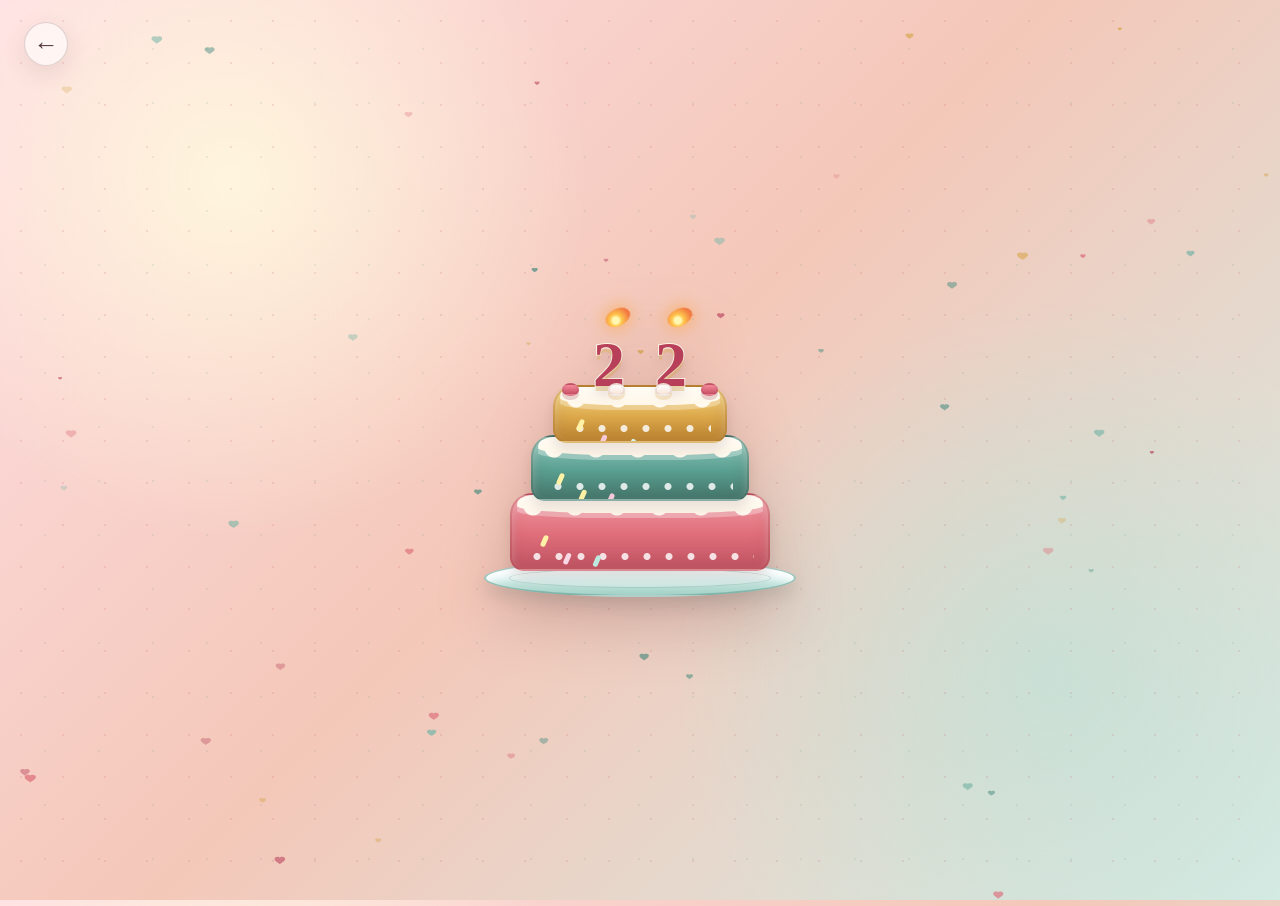
==== commit eaa1f9f1: "新增抽奖效果" ====
--- a/pages/birthday.html
+++ b/pages/birthday.html
@@ -864,7 +864,7 @@
             .cake-dock, .celebration-panel, .cake-scene { transition-duration: 0.01ms !important; }
         }
     </style>
-    <link rel="stylesheet" href="../assets/css/birthday-gifts.css?v=20261104-popup">
+    <link rel="stylesheet" href="../assets/css/birthday-gifts.css?v=20261104-third-surprise">
 </head>
 <body>
     <canvas id="fallingHearts" aria-hidden="true"></canvas>
@@ -961,7 +961,7 @@
                         </span>
                     </div>
                     <div id="giftResult" class="gift-result" hidden>
-                        <p>这份惊喜属于你</p>
+                        <p id="giftResultLabel">这份惊喜属于你</p>
                         <h3 id="giftResultName"></h3>
                     </div>
                 </div>
@@ -980,7 +980,8 @@
         </article>
     </div>
 
-    <script src="../assets/data/birthday-gifts.js"></script>
+    <script src="../assets/data/birthday-gifts.js?v=20261104-third-surprise"></script>
+    <script src="../assets/js/birthday-gifts.js?v=20261104-third-surprise"></script>
     <script>
     (function () {
         const canvas = document.getElementById('fallingHearts');
@@ -1064,27 +1065,32 @@
         const giftPool = document.getElementById('giftPool');
         const giftDraw = document.getElementById('giftDraw');
         const giftResult = document.getElementById('giftResult');
+        const giftResultLabel = document.getElementById('giftResultLabel');
         const giftResultName = document.getElementById('giftResultName');
         const giftStatus = document.getElementById('giftStatus');
         const giftConfig = window.BIRTHDAY_GIFTS || { version: '', prizes: [] };
-        const prizes = giftConfig.prizes.filter(prize => prize.id && prize.name);
-        const giftStorageKey = 'jy-gzc-birthday-gift';
-        const giftSignature = JSON.stringify([giftConfig.version, prizes]);
+        let giftStorage;
+        try { giftStorage = window.localStorage; } catch { /* 无存储权限时在本次打开中保留进度。 */ }
+        const giftGame = window.BirthdayGiftDraw.create(giftConfig, giftStorage);
+        const prizes = giftGame.prizes;
+        const giftCards = new Map();
+        let giftState = giftGame.read();
         const reduced = window.matchMedia('(prefers-reduced-motion: reduce)').matches;
         let particles = [];
         let extinguished = false;
         let lastTouch = 0;
         let lastFocused = null;
-        let drawnPrize = null;
+        let drawnPrize = giftState.lastPrize;
         let drawing = false;
         let giftTimer = null;
-        let giftSaved = true;
-        const giftCards = prizes.map((prize, index) => {
+        function addGiftCard(prize, index, surprise = false) {
+            if (giftCards.has(prize.id)) return giftCards.get(prize.id);
             const card = document.createElement('li');
-            card.className = 'gift-card';
+            card.className = surprise ? 'gift-card gift-card-surprise' : 'gift-card';
+            card.dataset.prizeId = prize.id;
             const number = document.createElement('span');
             number.className = 'gift-card-number';
-            number.textContent = String(index + 1).padStart(2, '0');
+            number.textContent = (surprise ? '✦ ' : '') + String(index + 1).padStart(2, '0');
             const name = document.createElement('span');
             name.className = 'gift-card-name';
             name.textContent = prize.name;
@@ -1094,40 +1100,62 @@
             state.textContent = '已抽中';
             card.append(number, name, state);
             giftPool.append(card);
+            giftCards.set(prize.id, card);
             return card;
-        });
-        document.getElementById('giftPoolCount').textContent = `${prizes.length} 份惊喜 · 等概率`;
-
-        function readGiftResult() {
-            try {
-                const saved = JSON.parse(localStorage.getItem(giftStorageKey));
-                return saved?.signature === giftSignature
-                    ? prizes.find(prize => prize.id === saved.prizeId) || null
-                    : null;
-            } catch {
-                return null;
+        }
+        prizes.forEach((prize, index) => addGiftCard(prize, index));
+
+        function updateGiftPoolCount() {
+            document.getElementById('giftPoolCount').textContent = `${giftCards.size} 份惊喜`;
+        }
+
+        function revealSurprise(animate = false) {
+            const alreadyVisible = giftCards.has(giftGame.surprisePrize.id);
+            const card = addGiftCard(giftGame.surprisePrize, prizes.length, true);
+            giftPaper.classList.add('has-surprise');
+            if (!animate) card.classList.add('without-entrance');
+            updateGiftPoolCount();
+            if (animate && !alreadyVisible) {
+                giftPaper.classList.add('is-surprise-reveal');
+                giftStatus.textContent = '咦，怎么多出了一份礼物…';
+                giftDraw.textContent = '还有一份特别的惊喜…';
+                const content = giftPaper.querySelector('.gift-content');
+                content.scrollTo({ top: content.scrollHeight, behavior: reduced ? 'auto' : 'smooth' });
             }
         }
 
         function showGiftResult() {
+            if (giftState.surpriseUnlocked) revealSurprise();
+            updateGiftPoolCount();
+            giftPaper.classList.remove('is-surprise-reveal');
             giftPaper.classList.toggle('is-revealed', Boolean(drawnPrize));
             giftResult.hidden = !drawnPrize;
             giftResultName.textContent = drawnPrize?.name || '';
+            giftResultLabel.textContent = giftState.surpriseUnlocked ? '特别的惊喜，只属于你' : '这份惊喜属于你';
             giftDraw.disabled = !prizes.length;
-            giftDraw.textContent = drawnPrize ? '收好这份惊喜' : '拆开生日礼物';
+            giftDraw.textContent = giftState.remaining === 0
+                ? '收好这些惊喜'
+                : (drawnPrize ? '再拆一份惊喜' : '拆开生日礼物');
             giftTrigger.setAttribute('aria-label', drawnPrize ? '查看抽中的生日礼物' : '抽取生日礼物');
-            giftCards.forEach((card, index) => {
-                const winner = prizes[index].id === drawnPrize?.id;
+            giftCards.forEach((card, id) => {
+                const winner = id === drawnPrize?.id;
+                const collected = giftState.history.includes(id);
                 card.classList.remove('is-active');
                 card.classList.toggle('is-winner', winner);
-                card.querySelector('.gift-card-state').hidden = !winner;
+                card.classList.toggle('is-collected', collected);
+                card.querySelector('.gift-card-state').hidden = !collected;
             });
-            giftStatus.textContent = drawnPrize
-                ? (giftSaved ? `抽中了${drawnPrize.name}，这份惊喜已经为你留好。` : `抽中了${drawnPrize.name}，本次打开期间会为你保留结果。`)
-                : (prizes.length ? '每一份礼物，都藏着一份心意。' : '礼物正在准备中。');
-        }
-
-        drawnPrize = readGiftResult();
+            if (!giftState.saved && drawnPrize) {
+                giftStatus.textContent = '本次打开期间会为你保留抽取进度。';
+            } else if (giftState.surpriseUnlocked) {
+                giftStatus.textContent = '这份特别的惊喜，只为你准备。';
+            } else {
+                giftStatus.textContent = drawnPrize
+                    ? `抽中了${drawnPrize.name}，再拆一份惊喜吧。`
+                    : (prizes.length ? '每一份礼物，都藏着一份心意。' : '礼物正在准备中。');
+            }
+        }
+
         showGiftResult();
 
         function resize() {
@@ -1253,52 +1281,64 @@
             closeDialog(giftDialog);
         }
 
+        function setActiveGift(id) {
+            giftCards.forEach((card, prizeId) => card.classList.toggle('is-active', prizeId === id));
+        }
+
+        function runGiftLoop(pool, winnerId, rounds, onComplete) {
+            let step = 0;
+            const winnerIndex = pool.findIndex(prize => prize.id === winnerId);
+            const totalSteps = pool.length * rounds + winnerIndex + 1;
+            function advance() {
+                setActiveGift(pool[step % pool.length].id);
+                step++;
+                if (step >= totalSteps) {
+                    giftTimer = window.setTimeout(onComplete, 200);
+                    return;
+                }
+                const progress = step / totalSteps;
+                giftTimer = window.setTimeout(advance, 50 + 150 * Math.pow(progress, 3));
+            }
+            advance();
+        }
+
         function drawGift() {
             if (drawing || !prizes.length) return;
-            if (drawnPrize) {
+            const outcome = giftGame.draw();
+            giftState = outcome;
+            if (!outcome.added) {
+                drawnPrize = giftState.lastPrize;
+                showGiftResult();
                 closeGift();
                 return;
             }
-            // 再次检查，避免另一个标签页已抽取后仍重新抽取。
-            drawnPrize = readGiftResult();
-            if (drawnPrize) {
-                showGiftResult();
-                return;
-            }
-            drawnPrize = prizes[Math.floor(Math.random() * prizes.length)];
-            // 先保存结果，动画中关闭或刷新也不会改变抽中的礼物。
-            try {
-                localStorage.setItem(giftStorageKey, JSON.stringify({
-                    signature: giftSignature,
-                    prizeId: drawnPrize.id
-                }));
-            } catch {
-                giftSaved = false;
-            }
+            drawnPrize = outcome.prize;
             drawing = true;
+            giftResult.hidden = true;
+            giftPaper.classList.remove('is-revealed', 'is-surprise-reveal');
+            giftCards.forEach(card => card.classList.remove('is-winner', 'is-active'));
             giftDraw.disabled = true;
             giftDraw.textContent = '正在挑选你的惊喜…';
             giftStatus.textContent = '礼物正在悄悄打开…';
             giftPaper.classList.add('is-drawing');
             giftPool.setAttribute('aria-busy', 'true');
             if (reduced) {
+                if (outcome.isSurprise) revealSurprise();
                 finishGiftDraw();
                 return;
             }
-            let step = 0;
-            const winnerIndex = prizes.indexOf(drawnPrize);
-            const totalSteps = prizes.length * 4 + winnerIndex + 1;
-            function advance() {
-                giftCards.forEach((card, index) => card.classList.toggle('is-active', index === step % prizes.length));
-                step++;
-                if (step >= totalSteps) {
-                    giftTimer = window.setTimeout(finishGiftDraw, 280);
-                    return;
-                }
-                const progress = step / totalSteps;
-                giftTimer = window.setTimeout(advance, 55 + 190 * Math.pow(progress, 3));
+            if (outcome.isSurprise) {
+                // 先照常转过六格，再让第七份礼物突然进入奖池。
+                runGiftLoop(prizes, prizes[prizes.length - 1].id, 1, () => {
+                    revealSurprise(true);
+                    setActiveGift(giftGame.surprisePrize.id);
+                    giftTimer = window.setTimeout(() => {
+                        runGiftLoop([...prizes, giftGame.surprisePrize], drawnPrize.id, 2, finishGiftDraw);
+                    }, 1000);
+                });
+            } else {
+                runGiftLoop(prizes, drawnPrize.id, 3, finishGiftDraw);
             }
-            advance();
         }
 
         window.addEventListener('click', event => {
@@ -1324,7 +1364,8 @@
         });
         giftTrigger.addEventListener('click', event => {
             event.stopPropagation();
-            drawnPrize = readGiftResult() || drawnPrize;
+            giftState = giftGame.read();
+            drawnPrize = giftState.lastPrize;
             showGiftResult();
             openDialog(giftDialog, giftClose);
         });
@@ -1334,8 +1375,9 @@
             if (event.target === giftDialog) closeGift();
         });
         window.addEventListener('storage', event => {
-            if (event.key !== giftStorageKey || drawing) return;
-            drawnPrize = readGiftResult() || drawnPrize;
+            if (event.key !== 'jy-gzc-birthday-gift' || drawing) return;
+            giftState = giftGame.read();
+            drawnPrize = giftState.lastPrize;
             showGiftResult();
         });
         window.addEventListener('keydown', event => {
--- a/assets/css/birthday-gifts.css
+++ b/assets/css/birthday-gifts.css
@@ -284,6 +284,55 @@
 .gift-card.is-active { border-color: var(--gold); background: #fff0c9; box-shadow: 0 0 0 2px rgba(214, 166, 75, .16); transform: translateY(-3px); }
 .gift-card.is-winner { border-color: var(--mint); background: #e0eee3; box-shadow: 0 0 0 2px rgba(73, 141, 128, .12); }
 .gift-card-state { color: var(--mint); font-size: 10px; }
+.gift-card.is-collected .gift-card-number { justify-self: start; margin-left: 2px; }
+.gift-card.is-collected .gift-card-state { position: absolute; top: 5px; right: 6px; font-size: 9px; line-height: 1.2; }
+.gift-card.is-collected:not(.is-winner) { border-color: #bbd2c4; background: #f0f5eb; }
+.gift-paper.has-surprise .gift-card:not(.gift-card-surprise) {
+    min-height: 54px;
+    gap: 3px;
+    padding: 4px 6px;
+}
+.gift-paper.has-surprise .gift-card:not(.gift-card-surprise) .gift-card-number { font-size: 10px; }
+.gift-paper.has-surprise .gift-card:not(.gift-card-surprise) .gift-card-name { font-size: 12px; }
+.gift-card-surprise {
+    grid-column: 1 / -1;
+    grid-template-columns: minmax(0, 1fr) auto minmax(0, 1fr);
+    align-content: center;
+    align-items: center;
+    min-height: 44px;
+    padding: 7px 12px;
+    border-color: #d6a64b;
+    background: linear-gradient(120deg, #fff4cb, #fffaf0, #f9e3a7);
+    box-shadow: 0 0 0 2px rgba(214, 166, 75, .12), 0 5px 18px rgba(214, 166, 75, .17);
+    animation: giftSurpriseEnter .8s cubic-bezier(.16,1,.3,1) both;
+}
+.gift-card-surprise .gift-card-number { grid-column: 1; justify-self: start; color: #947028; }
+.gift-card-surprise .gift-card-name { grid-column: 2; color: #8c6020; font-weight: 700; letter-spacing: 2px; }
+.gift-card-surprise.is-collected .gift-card-state { position: static; grid-column: 3; justify-self: end; color: #947028; }
+.gift-card-surprise.is-active, .gift-card-surprise.is-winner {
+    border-color: #bb862a;
+    background: linear-gradient(120deg, #ffe7a1, #fff8da, #f5d27c);
+    box-shadow: 0 0 0 2px rgba(214, 166, 75, .25), 0 0 24px rgba(214, 166, 75, .3);
+}
+.gift-card-surprise.without-entrance { animation: none; }
+.gift-paper.is-surprise-reveal::after {
+    content: "";
+    position: absolute;
+    inset: 0;
+    z-index: 4;
+    border: 2px solid #e3bf71;
+    border-radius: inherit;
+    pointer-events: none;
+    animation: giftSurpriseGlow 1.6s ease both;
+}
+@keyframes giftSurpriseEnter {
+    from { opacity: 0; transform: translateY(12px) scale(.82); filter: brightness(1.3); }
+    to { opacity: 1; transform: translateY(0) scale(1); filter: brightness(1); }
+}
+@keyframes giftSurpriseGlow {
+    0%, 100% { opacity: 0; }
+    35% { opacity: 1; box-shadow: inset 0 0 28px rgba(232, 188, 89, .25); }
+}
 .gift-draw {
     display: block;
     width: 100%;
@@ -324,6 +373,7 @@
     .gift-result h3 { font-size: 21px; }
     .gift-result p { font-size: 11px; letter-spacing: 1px; line-height: 1.7; }
     .gift-card { min-height: 70px; gap: 4px; }
+    .gift-card-surprise { min-height: 44px; }
     .gift-card-number { font-size: 11px; }
     .gift-card-name { font-size: 13px; }
     .gift-pool-heading { margin-bottom: 10px; }
@@ -340,8 +390,11 @@
     .gift-hero::before { width: 84px; height: 84px; }
     .gift-hero .gift-box { scale: .6; }
     .gift-card { min-height: 64px; }
+    .gift-paper.has-surprise .gift-card:not(.gift-card-surprise) { min-height: 44px; }
+    .gift-card-surprise { min-height: 36px; padding-block: 4px; }
 }
 @media (prefers-reduced-motion: reduce) {
-    .gift-trigger, .gift-paper, .gift-paper.is-drawing .gift-hero .gift-box { animation: none; }
+    .gift-trigger, .gift-paper, .gift-paper.is-drawing .gift-hero .gift-box,
+    .gift-card-surprise, .gift-paper.is-surprise-reveal::after { animation: none; }
     .gift-box-lid, .gift-card, .gift-draw, .gift-trigger { transition: none; }
 }
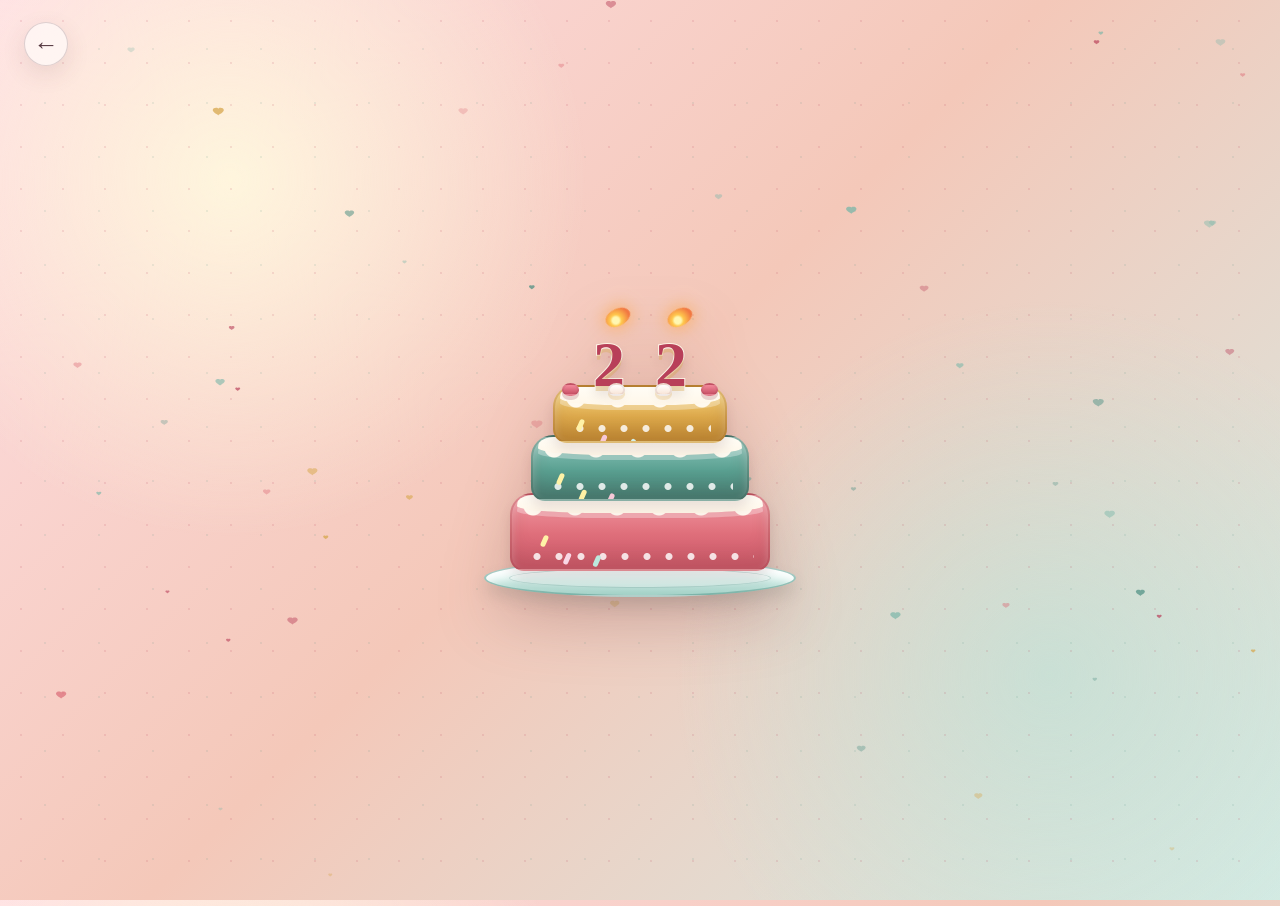
==== commit a4110c68: "新增测试按钮 优化抽奖效果" ====
--- a/pages/birthday.html
+++ b/pages/birthday.html
@@ -864,7 +864,7 @@
             .cake-dock, .celebration-panel, .cake-scene { transition-duration: 0.01ms !important; }
         }
     </style>
-    <link rel="stylesheet" href="../assets/css/birthday-gifts.css?v=20261104-third-surprise">
+    <link rel="stylesheet" href="../assets/css/birthday-gifts.css?v=20261104-six-second-surprise">
 </head>
 <body>
     <canvas id="fallingHearts" aria-hidden="true"></canvas>
@@ -965,23 +965,23 @@
                         <h3 id="giftResultName"></h3>
                     </div>
                 </div>
-                <section class="gift-pool-section" aria-labelledby="giftPoolTitle">
-                    <div class="gift-pool-heading">
-                        <h3 id="giftPoolTitle">生日礼物清单</h3>
-                        <span id="giftPoolCount"></span>
-                    </div>
+                <section class="gift-pool-section" aria-label="可抽取的礼物">
                     <ul id="giftPool" class="gift-pool"></ul>
                 </section>
             </div>
             <div class="gift-footer">
                 <button id="giftDraw" class="gift-draw" type="button">拆开生日礼物</button>
                 <p id="giftStatus" class="gift-status" role="status" aria-live="polite">每一份礼物，都藏着一份心意。</p>
+                <div class="gift-test-controls">
+                    <span id="giftTestCount" class="gift-test-count" role="status">已抽 0 / 3 次</span>
+                    <button id="giftReset" class="gift-reset" type="button">测试：重置抽奖次数</button>
+                </div>
             </div>
         </article>
     </div>
 
     <script src="../assets/data/birthday-gifts.js?v=20261104-third-surprise"></script>
-    <script src="../assets/js/birthday-gifts.js?v=20261104-third-surprise"></script>
+    <script src="../assets/js/birthday-gifts.js?v=20261104-six-second-surprise"></script>
     <script>
     (function () {
         const canvas = document.getElementById('fallingHearts');
@@ -1068,6 +1068,8 @@
         const giftResultLabel = document.getElementById('giftResultLabel');
         const giftResultName = document.getElementById('giftResultName');
         const giftStatus = document.getElementById('giftStatus');
+        const giftReset = document.getElementById('giftReset');
+        const giftTestCount = document.getElementById('giftTestCount');
         const giftConfig = window.BIRTHDAY_GIFTS || { version: '', prizes: [] };
         let giftStorage;
         try { giftStorage = window.localStorage; } catch { /* 无存储权限时在本次打开中保留进度。 */ }
@@ -1083,6 +1085,7 @@
         let drawnPrize = giftState.lastPrize;
         let drawing = false;
         let giftTimer = null;
+        let activeGiftRound = 0;
         function addGiftCard(prize, index, surprise = false) {
             if (giftCards.has(prize.id)) return giftCards.get(prize.id);
             const card = document.createElement('li');
@@ -1105,8 +1108,14 @@
         }
         prizes.forEach((prize, index) => addGiftCard(prize, index));
 
-        function updateGiftPoolCount() {
-            document.getElementById('giftPoolCount').textContent = `${giftCards.size} 份惊喜`;
+        function updateGiftTestCount() {
+            giftTestCount.textContent = `已抽 ${giftState.history.length} / ${giftGame.maxDraws} 次`;
+        }
+
+        function removeSurprise() {
+            giftCards.get(giftGame.surprisePrize.id)?.remove();
+            giftCards.delete(giftGame.surprisePrize.id);
+            giftPaper.classList.remove('has-surprise', 'is-surprise-reveal');
         }
 
         function revealSurprise(animate = false) {
@@ -1114,7 +1123,6 @@
             const card = addGiftCard(giftGame.surprisePrize, prizes.length, true);
             giftPaper.classList.add('has-surprise');
             if (!animate) card.classList.add('without-entrance');
-            updateGiftPoolCount();
             if (animate && !alreadyVisible) {
                 giftPaper.classList.add('is-surprise-reveal');
                 giftStatus.textContent = '咦，怎么多出了一份礼物…';
@@ -1126,7 +1134,8 @@
 
         function showGiftResult() {
             if (giftState.surpriseUnlocked) revealSurprise();
-            updateGiftPoolCount();
+            else removeSurprise();
+            updateGiftTestCount();
             giftPaper.classList.remove('is-surprise-reveal');
             giftPaper.classList.toggle('is-revealed', Boolean(drawnPrize));
             giftResult.hidden = !drawnPrize;
@@ -1277,8 +1286,23 @@
         }
 
         function closeGift() {
-            if (drawing) finishGiftDraw(false);
+            // 第三次的六秒悬念会继续计时，关闭重开也不会提前揭晓。
+            if (drawing && !giftState.surpriseUnlocked) finishGiftDraw(false);
             closeDialog(giftDialog);
+        }
+
+        function resetGiftDraw() {
+            activeGiftRound++;
+            window.clearTimeout(giftTimer);
+            giftTimer = null;
+            drawing = false;
+            giftState = giftGame.reset();
+            drawnPrize = null;
+            giftPaper.classList.remove('is-drawing', 'is-revealed');
+            giftPool.setAttribute('aria-busy', 'false');
+            showGiftResult();
+            giftPaper.querySelector('.gift-content').scrollTop = 0;
+            giftStatus.textContent = '已重置为 0 次，可以重新测试抽奖。';
         }
 
         function setActiveGift(id) {
@@ -1302,6 +1326,23 @@
             advance();
         }
 
+        function waitForSurprise(onComplete) {
+            const round = activeGiftRound;
+            const revealAt = performance.now() + 6000;
+            let step = 0;
+            function advance() {
+                if (round !== activeGiftRound) return;
+                const remaining = revealAt - performance.now();
+                if (remaining <= 0) {
+                    onComplete();
+                    return;
+                }
+                if (!reduced) setActiveGift(prizes[step++ % prizes.length].id);
+                giftTimer = window.setTimeout(advance, Math.min(90, remaining));
+            }
+            advance();
+        }
+
         function drawGift() {
             if (drawing || !prizes.length) return;
             const outcome = giftGame.draw();
@@ -1313,7 +1354,9 @@
                 return;
             }
             drawnPrize = outcome.prize;
+            activeGiftRound++;
             drawing = true;
+            updateGiftTestCount();
             giftResult.hidden = true;
             giftPaper.classList.remove('is-revealed', 'is-surprise-reveal');
             giftCards.forEach(card => card.classList.remove('is-winner', 'is-active'));
@@ -1322,20 +1365,21 @@
             giftStatus.textContent = '礼物正在悄悄打开…';
             giftPaper.classList.add('is-drawing');
             giftPool.setAttribute('aria-busy', 'true');
-            if (reduced) {
-                if (outcome.isSurprise) revealSurprise();
-                finishGiftDraw();
-                return;
-            }
             if (outcome.isSurprise) {
-                // 先照常转过六格，再让第七份礼物突然进入奖池。
-                runGiftLoop(prizes, prizes[prizes.length - 1].id, 1, () => {
-                    revealSurprise(true);
+                // 从第三次点击开始等待六秒，期间只轮转原来的六格。
+                waitForSurprise(() => {
+                    revealSurprise(!reduced);
+                    if (reduced) {
+                        finishGiftDraw();
+                        return;
+                    }
                     setActiveGift(giftGame.surprisePrize.id);
                     giftTimer = window.setTimeout(() => {
                         runGiftLoop([...prizes, giftGame.surprisePrize], drawnPrize.id, 2, finishGiftDraw);
                     }, 1000);
                 });
+            } else if (reduced) {
+                finishGiftDraw();
             } else {
                 runGiftLoop(prizes, drawnPrize.id, 3, finishGiftDraw);
             }
@@ -1364,13 +1408,16 @@
         });
         giftTrigger.addEventListener('click', event => {
             event.stopPropagation();
-            giftState = giftGame.read();
-            drawnPrize = giftState.lastPrize;
-            showGiftResult();
+            if (!drawing) {
+                giftState = giftGame.read();
+                drawnPrize = giftState.lastPrize;
+                showGiftResult();
+            }
             openDialog(giftDialog, giftClose);
         });
         giftClose.addEventListener('click', closeGift);
         giftDraw.addEventListener('click', drawGift);
+        giftReset.addEventListener('click', resetGiftDraw);
         giftDialog.addEventListener('click', event => {
             if (event.target === giftDialog) closeGift();
         });
--- a/assets/css/birthday-gifts.css
+++ b/assets/css/birthday-gifts.css
@@ -254,9 +254,6 @@
 .gift-result { min-width: 0; margin: 0; }
 .gift-result p { margin: 0 0 5px; color: var(--mint); font-size: 12px; letter-spacing: 2px; }
 .gift-result h3 { margin: 0; color: var(--berry); font-size: 23px; overflow-wrap: anywhere; }
-.gift-pool-heading { display: flex; justify-content: space-between; align-items: center; gap: 8px; margin: 0 0 12px; }
-.gift-pool-heading h3 { margin: 0; font-size: 14px; font-weight: 600; }
-.gift-pool-heading span { color: #8b7874; font-size: 11px; }
 .gift-pool {
     display: grid;
     grid-template-columns: repeat(3, minmax(0, 1fr));
@@ -353,6 +350,30 @@
 .gift-draw:hover:not(:disabled) { filter: brightness(1.05); transform: translateY(-1px); }
 .gift-draw:disabled { cursor: wait; opacity: .7; }
 .gift-status { min-height: 18px; margin: 8px 0 0; color: #8b7874; font-size: 11px; line-height: 1.6; }
+.gift-test-controls {
+    display: flex;
+    align-items: center;
+    justify-content: space-between;
+    gap: 8px;
+    margin-top: 10px;
+    padding-top: 8px;
+    border-top: 1px dashed rgba(86, 57, 65, .15);
+    color: #8b7874;
+    font-size: 10px;
+    line-height: 1.4;
+}
+.gift-test-count { flex: none; }
+.gift-reset {
+    min-height: 30px;
+    padding: 5px 9px;
+    border: 1px solid rgba(73, 141, 128, .25);
+    border-radius: 8px;
+    background: rgba(255, 255, 255, .6);
+    color: var(--mint);
+    font: inherit;
+    cursor: pointer;
+}
+.gift-reset:hover { background: #edf5ed; }
 @media (max-width: 680px) {
     .birthday-actions { gap: 2px; }
     .birthday-actions > button { width: 146px; height: 124px; flex-shrink: 1; }
@@ -376,15 +397,14 @@
     .gift-card-surprise { min-height: 44px; }
     .gift-card-number { font-size: 11px; }
     .gift-card-name { font-size: 13px; }
-    .gift-pool-heading { margin-bottom: 10px; }
     .gift-pool { gap: 8px; }
     .gift-draw { min-height: 44px; margin-top: 14px; padding: 10px 14px; font-size: 14px; }
     .gift-status { font-size: 10px; }
 }
 @media (max-height: 560px) {
     .gift-dialog { --gift-dialog-gap: 12px; }
-    .gift-paper { --gift-hero-height: 88px; }
-    .gift-content { padding-top: 18px; }
+    .gift-paper { --gift-hero-height: 82px; }
+    .gift-content { padding-top: 16px; }
     .gift-footer { padding-bottom: 12px; }
     .gift-kicker { display: none; }
     .gift-hero::before { width: 84px; height: 84px; }
@@ -392,6 +412,7 @@
     .gift-card { min-height: 64px; }
     .gift-paper.has-surprise .gift-card:not(.gift-card-surprise) { min-height: 44px; }
     .gift-card-surprise { min-height: 36px; padding-block: 4px; }
+    .gift-test-controls { margin-top: 4px; padding-top: 3px; }
 }
 @media (prefers-reduced-motion: reduce) {
     .gift-trigger, .gift-paper, .gift-paper.is-drawing .gift-hero .gift-box,
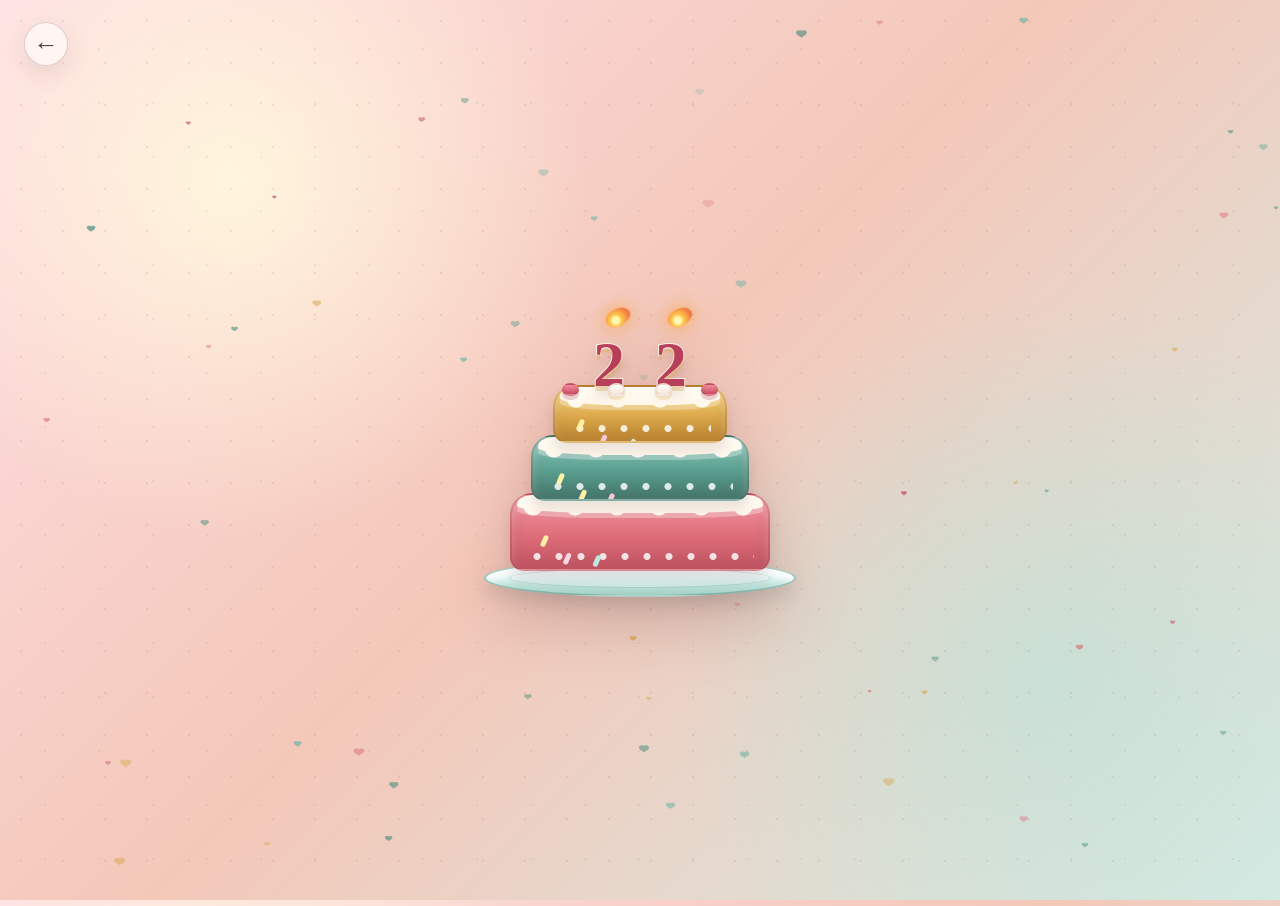
==== commit 350661e0: "优化抽奖界面布局和字样显示" ====
--- a/pages/birthday.html
+++ b/pages/birthday.html
@@ -864,7 +864,7 @@
             .cake-dock, .celebration-panel, .cake-scene { transition-duration: 0.01ms !important; }
         }
     </style>
-    <link rel="stylesheet" href="../assets/css/birthday-gifts.css?v=20261104-six-second-surprise">
+    <link rel="stylesheet" href="../assets/css/birthday-gifts.css?v=20261104-gift-layout">
 </head>
 <body>
     <canvas id="fallingHearts" aria-hidden="true"></canvas>
@@ -943,14 +943,13 @@
         </article>
     </div>
 
-    <div id="giftDialog" class="gift-dialog" role="dialog" aria-modal="true" aria-labelledby="giftTitle" aria-describedby="giftIntro" hidden>
+    <div id="giftDialog" class="gift-dialog" role="dialog" aria-modal="true" aria-labelledby="giftTitle" hidden>
         <article id="giftPaper" class="gift-paper">
             <button id="giftClose" class="gift-close" type="button" aria-label="关闭生日礼物">×</button>
             <div class="gift-content">
                 <header class="gift-heading">
                     <p class="gift-kicker">A LITTLE SURPRISE FOR YOU</p>
                     <h2 id="giftTitle" class="gift-title">拆一份生日惊喜</h2>
-                    <p id="giftIntro" class="gift-intro">把今天的好运，装进一份礼物里。</p>
                 </header>
                 <div class="gift-showcase">
                     <div class="gift-hero" aria-hidden="true">
@@ -961,7 +960,6 @@
                         </span>
                     </div>
                     <div id="giftResult" class="gift-result" hidden>
-                        <p id="giftResultLabel">这份惊喜属于你</p>
                         <h3 id="giftResultName"></h3>
                     </div>
                 </div>
@@ -1065,7 +1063,6 @@
         const giftPool = document.getElementById('giftPool');
         const giftDraw = document.getElementById('giftDraw');
         const giftResult = document.getElementById('giftResult');
-        const giftResultLabel = document.getElementById('giftResultLabel');
         const giftResultName = document.getElementById('giftResultName');
         const giftStatus = document.getElementById('giftStatus');
         const giftReset = document.getElementById('giftReset');
@@ -1140,7 +1137,6 @@
             giftPaper.classList.toggle('is-revealed', Boolean(drawnPrize));
             giftResult.hidden = !drawnPrize;
             giftResultName.textContent = drawnPrize?.name || '';
-            giftResultLabel.textContent = giftState.surpriseUnlocked ? '特别的惊喜，只属于你' : '这份惊喜属于你';
             giftDraw.disabled = !prizes.length;
             giftDraw.textContent = giftState.remaining === 0
                 ? '收好这些惊喜'
@@ -1157,7 +1153,7 @@
             if (!giftState.saved && drawnPrize) {
                 giftStatus.textContent = '本次打开期间会为你保留抽取进度。';
             } else if (giftState.surpriseUnlocked) {
-                giftStatus.textContent = '这份特别的惊喜，只为你准备。';
+                giftStatus.textContent = '';
             } else {
                 giftStatus.textContent = drawnPrize
                     ? `抽中了${drawnPrize.name}，再拆一份惊喜吧。`
--- a/assets/css/birthday-gifts.css
+++ b/assets/css/birthday-gifts.css
@@ -170,6 +170,7 @@
     scrollbar-color: #c9b6a9 transparent;
 }
 .gift-heading, .gift-pool-section { flex: none; }
+.gift-heading { padding-inline: 18px; }
 .gift-footer {
     flex: none;
     padding: 0 24px 22px;
@@ -206,18 +207,18 @@
     letter-spacing: 2px;
     line-height: 1.3;
 }
-.gift-intro { margin: 8px 0 0; font-size: 12px; color: #856a6e; line-height: 1.7; }
 .gift-showcase {
     display: grid;
     flex: 1 0 auto;
     align-items: center;
     grid-template-columns: minmax(0, 1fr);
     min-height: var(--gift-hero-height);
-    margin-top: 6px;
+    margin-top: 12px;
+    margin-bottom: 24px;
 }
 .gift-paper.is-revealed .gift-showcase {
     grid-template-columns: minmax(0, 1fr) minmax(0, 1fr);
-    gap: 12px;
+    gap: 16px;
 }
 .gift-hero {
     position: relative;
@@ -251,9 +252,8 @@
     0%, 100% { transform: rotate(-3deg); }
     50% { transform: rotate(3deg) translateY(-3px); }
 }
-.gift-result { min-width: 0; margin: 0; }
-.gift-result p { margin: 0 0 5px; color: var(--mint); font-size: 12px; letter-spacing: 2px; }
-.gift-result h3 { margin: 0; color: var(--berry); font-size: 23px; overflow-wrap: anywhere; }
+.gift-result { min-width: 0; margin: 0; padding: 8px 0; }
+.gift-result h3 { margin: 0; color: var(--berry); font-size: 23px; line-height: 1.45; letter-spacing: 1px; overflow-wrap: anywhere; }
 .gift-pool {
     display: grid;
     grid-template-columns: repeat(3, minmax(0, 1fr));
@@ -334,7 +334,7 @@
     display: block;
     width: 100%;
     min-height: 48px;
-    margin: 16px 0 0;
+    margin: 18px 0 0;
     padding: 12px 20px;
     border: 1px solid #a74a5c;
     border-radius: 14px;
@@ -350,6 +350,7 @@
 .gift-draw:hover:not(:disabled) { filter: brightness(1.05); transform: translateY(-1px); }
 .gift-draw:disabled { cursor: wait; opacity: .7; }
 .gift-status { min-height: 18px; margin: 8px 0 0; color: #8b7874; font-size: 11px; line-height: 1.6; }
+.gift-status:empty { display: none; }
 .gift-test-controls {
     display: flex;
     align-items: center;
@@ -392,19 +393,19 @@
     .gift-hero::before { width: 100px; height: 100px; }
     .gift-hero .gift-box { scale: .7; }
     .gift-result h3 { font-size: 21px; }
-    .gift-result p { font-size: 11px; letter-spacing: 1px; line-height: 1.7; }
     .gift-card { min-height: 70px; gap: 4px; }
     .gift-card-surprise { min-height: 44px; }
     .gift-card-number { font-size: 11px; }
     .gift-card-name { font-size: 13px; }
     .gift-pool { gap: 8px; }
-    .gift-draw { min-height: 44px; margin-top: 14px; padding: 10px 14px; font-size: 14px; }
+    .gift-draw { min-height: 44px; margin-top: 16px; padding: 10px 14px; font-size: 14px; }
     .gift-status { font-size: 10px; }
 }
 @media (max-height: 560px) {
     .gift-dialog { --gift-dialog-gap: 12px; }
     .gift-paper { --gift-hero-height: 82px; }
     .gift-content { padding-top: 16px; }
+    .gift-showcase { margin-bottom: 18px; }
     .gift-footer { padding-bottom: 12px; }
     .gift-kicker { display: none; }
     .gift-hero::before { width: 84px; height: 84px; }
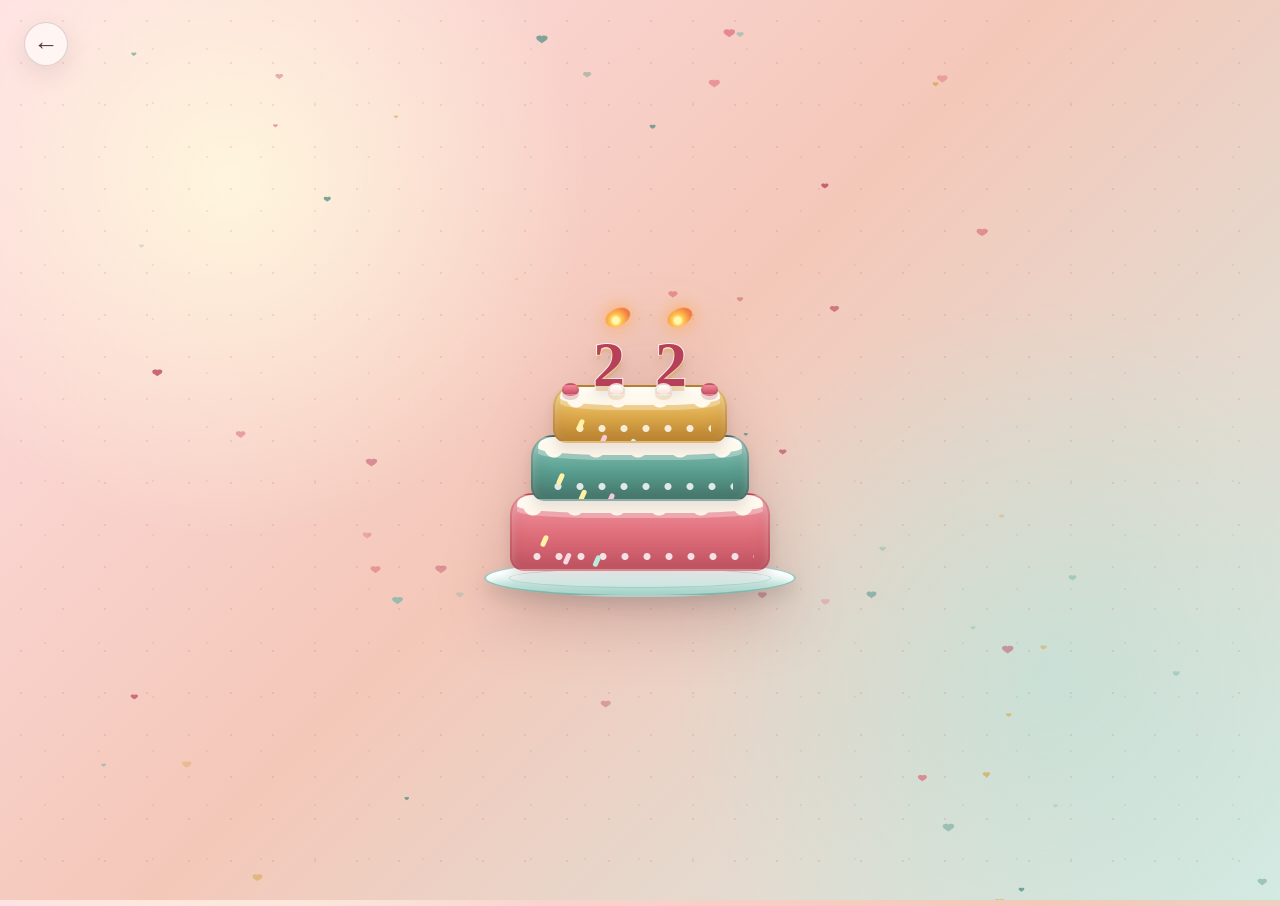
==== commit 2f8cbad4: "修改抽奖逻辑" ====
--- a/pages/birthday.html
+++ b/pages/birthday.html
@@ -1119,21 +1119,19 @@
             const alreadyVisible = giftCards.has(giftGame.surprisePrize.id);
             const card = addGiftCard(giftGame.surprisePrize, prizes.length, true);
             giftPaper.classList.add('has-surprise');
-            if (!animate) card.classList.add('without-entrance');
+            card.classList.add('without-entrance');
             if (animate && !alreadyVisible) {
                 giftPaper.classList.add('is-surprise-reveal');
-                giftStatus.textContent = '咦，怎么多出了一份礼物…';
-                giftDraw.textContent = '还有一份特别的惊喜…';
                 const content = giftPaper.querySelector('.gift-content');
                 content.scrollTo({ top: content.scrollHeight, behavior: reduced ? 'auto' : 'smooth' });
             }
         }
 
-        function showGiftResult() {
-            if (giftState.surpriseUnlocked) revealSurprise();
+        function showGiftResult(animateSurprise = false) {
+            giftPaper.classList.remove('is-surprise-reveal');
+            if (giftState.surpriseUnlocked) revealSurprise(animateSurprise);
             else removeSurprise();
             updateGiftTestCount();
-            giftPaper.classList.remove('is-surprise-reveal');
             giftPaper.classList.toggle('is-revealed', Boolean(drawnPrize));
             giftResult.hidden = !drawnPrize;
             giftResultName.textContent = drawnPrize?.name || '';
@@ -1274,7 +1272,7 @@
             drawing = false;
             giftPaper.classList.remove('is-drawing');
             giftPool.setAttribute('aria-busy', 'false');
-            showGiftResult();
+            showGiftResult(celebrate && !reduced && !giftDialog.hidden);
             if (celebrate && !giftDialog.hidden) {
                 const rect = giftResult.getBoundingClientRect();
                 spawn(rect.left + rect.width / 2, rect.top + rect.height / 2, reduced ? 5 : 18);
@@ -1305,36 +1303,38 @@
             giftCards.forEach((card, prizeId) => card.classList.toggle('is-active', prizeId === id));
         }
 
-        function runGiftLoop(pool, winnerId, rounds, onComplete) {
+        function runGiftLoop(pool, winnerId, duration, onComplete) {
+            const round = activeGiftRound;
+            const startedAt = performance.now();
+            const winnerIndex = pool.findIndex(prize => prize.id === winnerId);
+            const totalSteps = pool.length * 6 + winnerIndex + 1;
+            const weights = Array.from({ length: totalSteps }, (_, index) =>
+                50 + 150 * Math.pow(index / (totalSteps - 1), 3));
+            const totalWeight = weights.reduce((sum, weight) => sum + weight, 0);
             let step = 0;
-            const winnerIndex = pool.findIndex(prize => prize.id === winnerId);
-            const totalSteps = pool.length * rounds + winnerIndex + 1;
+            let elapsedWeight = 0;
+
+            function complete() {
+                if (round !== activeGiftRound || !drawing) return;
+                onComplete();
+            }
+
             function advance() {
-                setActiveGift(pool[step % pool.length].id);
-                step++;
-                if (step >= totalSteps) {
-                    giftTimer = window.setTimeout(onComplete, 200);
+                if (round !== activeGiftRound || !drawing) return;
+                if (performance.now() - startedAt >= duration) {
+                    complete();
                     return;
                 }
-                const progress = step / totalSteps;
-                giftTimer = window.setTimeout(advance, 50 + 150 * Math.pow(progress, 3));
-            }
-            advance();
-        }
-
-        function waitForSurprise(onComplete) {
-            const round = activeGiftRound;
-            const revealAt = performance.now() + 6000;
-            let step = 0;
-            function advance() {
-                if (round !== activeGiftRound) return;
-                const remaining = revealAt - performance.now();
-                if (remaining <= 0) {
-                    onComplete();
-                    return;
-                }
-                if (!reduced) setActiveGift(prizes[step++ % prizes.length].id);
-                giftTimer = window.setTimeout(advance, Math.min(90, remaining));
+                setActiveGift(pool[step % pool.length].id);
+                elapsedWeight += weights[step++];
+                const nextAt = startedAt + duration * elapsedWeight / totalWeight;
+                giftTimer = window.setTimeout(step >= totalSteps ? complete : advance,
+                    Math.max(0, nextAt - performance.now()));
+            }
+
+            if (reduced) {
+                giftTimer = window.setTimeout(complete, duration);
+                return;
             }
             advance();
         }
@@ -1362,22 +1362,10 @@
             giftPaper.classList.add('is-drawing');
             giftPool.setAttribute('aria-busy', 'true');
             if (outcome.isSurprise) {
-                // 从第三次点击开始等待六秒，期间只轮转原来的六格。
-                waitForSurprise(() => {
-                    revealSurprise(!reduced);
-                    if (reduced) {
-                        finishGiftDraw();
-                        return;
-                    }
-                    setActiveGift(giftGame.surprisePrize.id);
-                    giftTimer = window.setTimeout(() => {
-                        runGiftLoop([...prizes, giftGame.surprisePrize], drawnPrize.id, 2, finishGiftDraw);
-                    }, 1000);
-                });
-            } else if (reduced) {
-                finishGiftDraw();
+                // 六秒内只轮询原来的六格，最后经过第六格，第七格出现时直接抽中。
+                runGiftLoop(prizes, prizes[prizes.length - 1].id, 6000, finishGiftDraw);
             } else {
-                runGiftLoop(prizes, drawnPrize.id, 3, finishGiftDraw);
+                runGiftLoop(prizes, drawnPrize.id, 5000, finishGiftDraw);
             }
         }
 
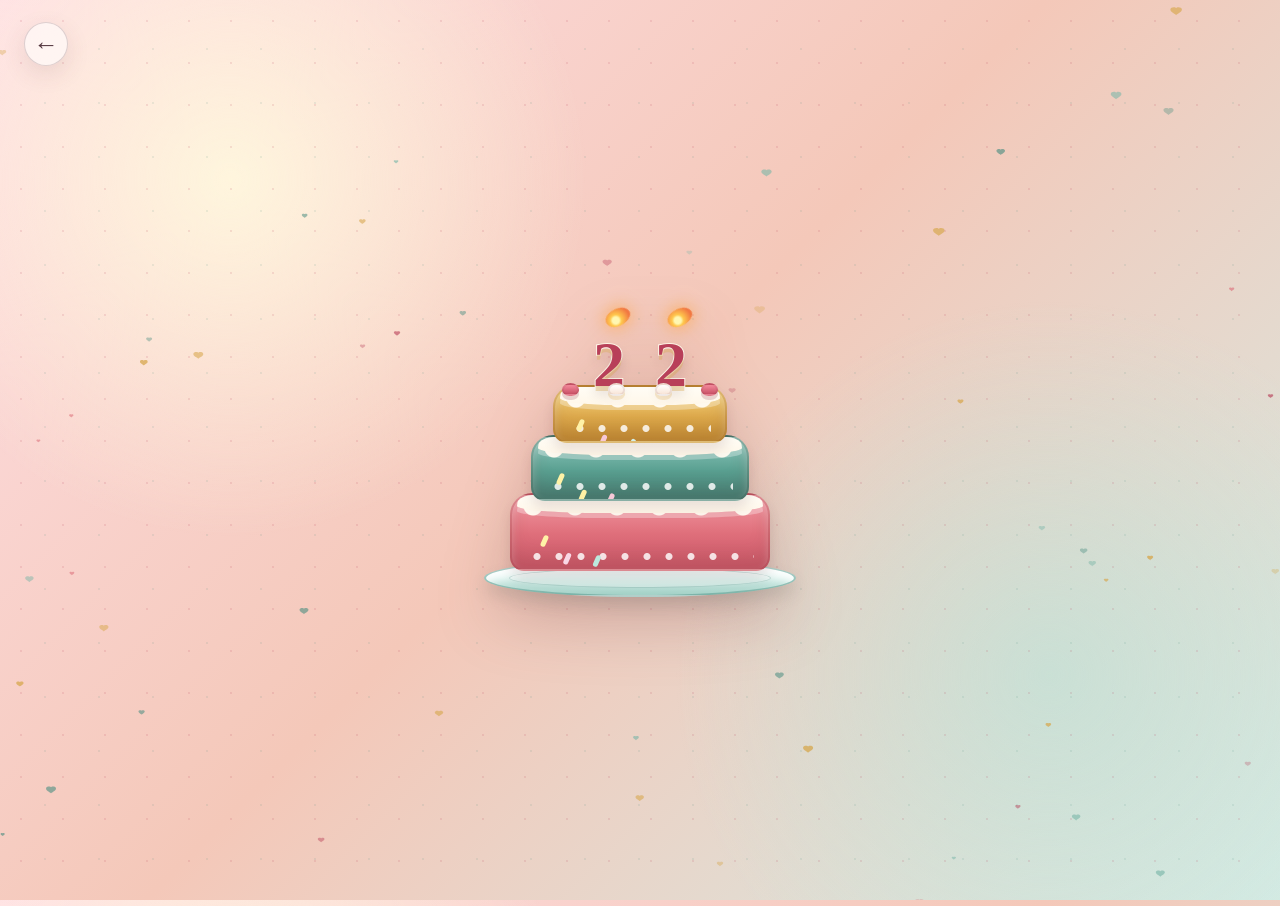
==== commit 26cd5fcb: "设置抽奖逻辑 修改抽奖效果" ====
--- a/pages/birthday.html
+++ b/pages/birthday.html
@@ -864,7 +864,7 @@
             .cake-dock, .celebration-panel, .cake-scene { transition-duration: 0.01ms !important; }
         }
     </style>
-    <link rel="stylesheet" href="../assets/css/birthday-gifts.css?v=20261104-gift-layout">
+    <link rel="stylesheet" href="../assets/css/birthday-gifts.css?v=20261104-nine-grid">
 </head>
 <body>
     <canvas id="fallingHearts" aria-hidden="true"></canvas>
@@ -978,8 +978,8 @@
         </article>
     </div>
 
-    <script src="../assets/data/birthday-gifts.js?v=20261104-third-surprise"></script>
-    <script src="../assets/js/birthday-gifts.js?v=20261104-six-second-surprise"></script>
+    <script src="../assets/data/birthday-gifts.js?v=20261104-nine-grid"></script>
+    <script src="../assets/js/birthday-gifts.js?v=20261104-nine-grid"></script>
     <script>
     (function () {
         const canvas = document.getElementById('fallingHearts');
@@ -1087,10 +1087,12 @@
             if (giftCards.has(prize.id)) return giftCards.get(prize.id);
             const card = document.createElement('li');
             card.className = surprise ? 'gift-card gift-card-surprise' : 'gift-card';
+            if (prize.isRetry) card.classList.add('gift-card-retry');
             card.dataset.prizeId = prize.id;
             const number = document.createElement('span');
             number.className = 'gift-card-number';
-            number.textContent = (surprise ? '✦ ' : '') + String(index + 1).padStart(2, '0');
+            number.textContent = surprise ? '✦' : (prize.isRetry ? '♡'
+                : String(prizes.slice(0, index + 1).filter(item => !item.isRetry).length).padStart(2, '0'));
             const name = document.createElement('span');
             name.className = 'gift-card-name';
             name.textContent = prize.name;
@@ -1139,10 +1141,12 @@
             giftDraw.textContent = giftState.remaining === 0
                 ? '收好这些惊喜'
                 : (drawnPrize ? '再拆一份惊喜' : '拆开生日礼物');
-            giftTrigger.setAttribute('aria-label', drawnPrize ? '查看抽中的生日礼物' : '抽取生日礼物');
+            giftTrigger.setAttribute('aria-label', drawnPrize
+                ? (drawnPrize.isRetry ? '继续抽取生日礼物' : '查看抽中的生日礼物')
+                : '抽取生日礼物');
             giftCards.forEach((card, id) => {
                 const winner = id === drawnPrize?.id;
-                const collected = giftState.history.includes(id);
+                const collected = id !== giftGame.retryPrize?.id && giftState.history.includes(id);
                 card.classList.remove('is-active');
                 card.classList.toggle('is-winner', winner);
                 card.classList.toggle('is-collected', collected);
@@ -1154,7 +1158,7 @@
                 giftStatus.textContent = '';
             } else {
                 giftStatus.textContent = drawnPrize
-                    ? `抽中了${drawnPrize.name}，再拆一份惊喜吧。`
+                    ? (drawnPrize.isRetry ? '再拆一次，看看会有什么惊喜。' : `抽中了${drawnPrize.name}，再拆一份惊喜吧。`)
                     : (prizes.length ? '每一份礼物，都藏着一份心意。' : '礼物正在准备中。');
             }
         }
@@ -1306,13 +1310,13 @@
         function runGiftLoop(pool, winnerId, duration, onComplete) {
             const round = activeGiftRound;
             const startedAt = performance.now();
-            const winnerIndex = pool.findIndex(prize => prize.id === winnerId);
-            const totalSteps = pool.length * 6 + winnerIndex + 1;
+            const totalSteps = Math.ceil(duration / 100);
             const weights = Array.from({ length: totalSteps }, (_, index) =>
                 50 + 150 * Math.pow(index / (totalSteps - 1), 3));
             const totalWeight = weights.reduce((sum, weight) => sum + weight, 0);
             let step = 0;
             let elapsedWeight = 0;
+            let previousId = '';
 
             function complete() {
                 if (round !== activeGiftRound || !drawing) return;
@@ -1325,7 +1329,14 @@
                     complete();
                     return;
                 }
-                setActiveGift(pool[step % pool.length].id);
+                // 每次随机跳到另一格，最后一跳才落到本次结果。
+                const candidates = pool.filter(prize => prize.id !== previousId
+                    && (step !== totalSteps - 2 || prize.id !== winnerId));
+                const nextPrize = step === totalSteps - 1 && winnerId
+                    ? pool.find(prize => prize.id === winnerId)
+                    : candidates[Math.floor(Math.random() * candidates.length)];
+                previousId = nextPrize.id;
+                setActiveGift(nextPrize.id);
                 elapsedWeight += weights[step++];
                 const nextAt = startedAt + duration * elapsedWeight / totalWeight;
                 giftTimer = window.setTimeout(step >= totalSteps ? complete : advance,
@@ -1362,8 +1373,8 @@
             giftPaper.classList.add('is-drawing');
             giftPool.setAttribute('aria-busy', 'true');
             if (outcome.isSurprise) {
-                // 六秒内只轮询原来的六格，最后经过第六格，第七格出现时直接抽中。
-                runGiftLoop(prizes, prizes[prizes.length - 1].id, 6000, finishGiftDraw);
+                // 六秒内只随机跳转基础九宫格，特殊礼物出现时直接抽中。
+                runGiftLoop(prizes, null, 6000, finishGiftDraw);
             } else {
                 runGiftLoop(prizes, drawnPrize.id, 5000, finishGiftDraw);
             }
--- a/assets/css/birthday-gifts.css
+++ b/assets/css/birthday-gifts.css
@@ -135,7 +135,7 @@
     -webkit-backdrop-filter: blur(18px);
 }
 .gift-paper {
-    --gift-hero-height: 132px;
+    --gift-hero-height: 90px;
     position: relative;
     display: flex;
     flex-direction: column;
@@ -165,7 +165,7 @@
     overflow-y: auto;
     overflow-x: hidden;
     overscroll-behavior: contain;
-    padding: 28px 24px 0;
+    padding: 24px 24px 0;
     scrollbar-width: thin;
     scrollbar-color: #c9b6a9 transparent;
 }
@@ -230,8 +230,8 @@
 .gift-hero::before {
     content: "";
     position: absolute;
-    width: 120px;
-    height: 120px;
+    width: 96px;
+    height: 96px;
     border: 1px dashed rgba(73, 141, 128, .28);
     border-radius: 50%;
     background: radial-gradient(circle, #fff9d9, rgba(255, 250, 225, .1) 70%);
@@ -268,7 +268,7 @@
     align-content: center;
     justify-items: center;
     gap: 5px;
-    min-height: 76px;
+    min-height: 58px;
     padding: 6px;
     border: 1px solid #e9dcd0;
     border-radius: 14px;
@@ -278,6 +278,9 @@
 }
 .gift-card-number { color: #ac9384; font-family: Georgia, serif; font-size: 12px; letter-spacing: 2px; }
 .gift-card-name { font-size: 14px; font-weight: 500; overflow-wrap: anywhere; }
+.gift-card-retry { border-color: #e6c9c9; background: #fff1ed; }
+.gift-card-retry .gift-card-number { color: #b67981; }
+.gift-card-retry .gift-card-name { font-size: 12px; white-space: nowrap; }
 .gift-card.is-active { border-color: var(--gold); background: #fff0c9; box-shadow: 0 0 0 2px rgba(214, 166, 75, .16); transform: translateY(-3px); }
 .gift-card.is-winner { border-color: var(--mint); background: #e0eee3; box-shadow: 0 0 0 2px rgba(73, 141, 128, .12); }
 .gift-card-state { color: var(--mint); font-size: 10px; }
@@ -285,7 +288,7 @@
 .gift-card.is-collected .gift-card-state { position: absolute; top: 5px; right: 6px; font-size: 9px; line-height: 1.2; }
 .gift-card.is-collected:not(.is-winner) { border-color: #bbd2c4; background: #f0f5eb; }
 .gift-paper.has-surprise .gift-card:not(.gift-card-surprise) {
-    min-height: 54px;
+    min-height: 46px;
     gap: 3px;
     padding: 4px 6px;
 }
@@ -381,19 +384,19 @@
     .gift-trigger .gift-box { scale: .9; }
     .gift-dialog { --gift-dialog-gap: 16px; }
     .gift-paper {
-        --gift-hero-height: 112px;
+        --gift-hero-height: 84px;
         width: min(100%, 360px);
         border-radius: 24px;
     }
-    .gift-content { padding: 24px 18px 0; }
+    .gift-content { padding: 22px 18px 0; }
     .gift-footer { padding: 0 18px 16px; }
     .gift-close { width: 30px; height: 30px; font-size: 22px; }
     .gift-kicker { padding-inline: 16px; font-size: 8px; letter-spacing: 1.5px; }
     .gift-title { font-size: 23px; }
-    .gift-hero::before { width: 100px; height: 100px; }
+    .gift-hero::before { width: 80px; height: 80px; }
     .gift-hero .gift-box { scale: .7; }
     .gift-result h3 { font-size: 21px; }
-    .gift-card { min-height: 70px; gap: 4px; }
+    .gift-card { min-height: 54px; gap: 4px; }
     .gift-card-surprise { min-height: 44px; }
     .gift-card-number { font-size: 11px; }
     .gift-card-name { font-size: 13px; }
@@ -403,15 +406,16 @@
 }
 @media (max-height: 560px) {
     .gift-dialog { --gift-dialog-gap: 12px; }
-    .gift-paper { --gift-hero-height: 82px; }
+    .gift-paper { --gift-hero-height: 64px; }
     .gift-content { padding-top: 16px; }
     .gift-showcase { margin-bottom: 18px; }
     .gift-footer { padding-bottom: 12px; }
     .gift-kicker { display: none; }
-    .gift-hero::before { width: 84px; height: 84px; }
+    .gift-hero::before { width: 68px; height: 68px; }
     .gift-hero .gift-box { scale: .6; }
-    .gift-card { min-height: 64px; }
-    .gift-paper.has-surprise .gift-card:not(.gift-card-surprise) { min-height: 44px; }
+    .gift-card { min-height: 46px; gap: 3px; padding: 4px 5px; }
+    .gift-paper.has-surprise .gift-card:not(.gift-card-surprise) { min-height: 40px; }
+    .gift-paper.has-surprise .gift-card:not(.gift-card-surprise) .gift-card-number { display: none; }
     .gift-card-surprise { min-height: 36px; padding-block: 4px; }
     .gift-test-controls { margin-top: 4px; padding-top: 3px; }
 }
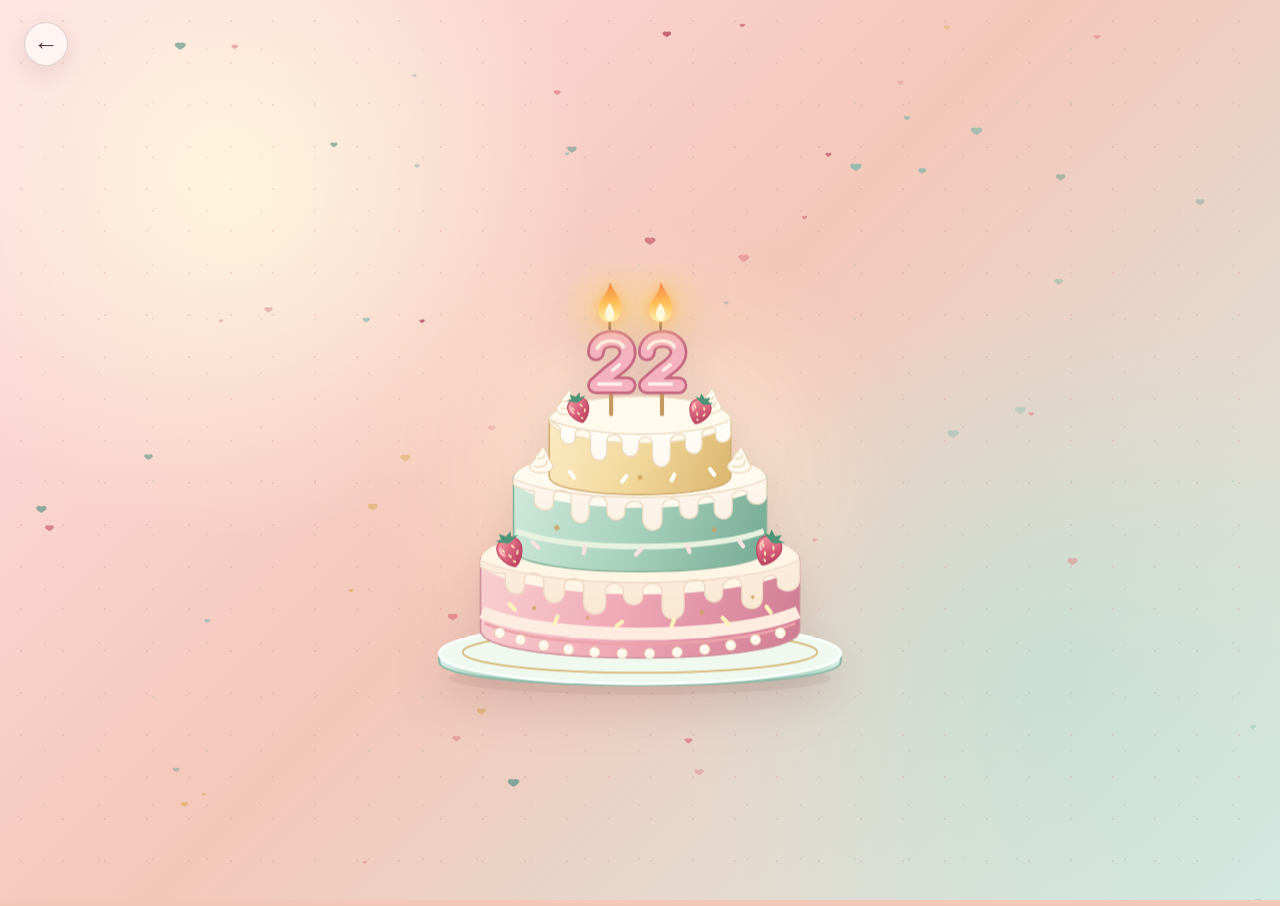
==== commit b9f45d0f: "优化生日页面和礼盒开启效果" ====
--- a/pages/birthday.html
+++ b/pages/birthday.html
@@ -2,7 +2,7 @@
 <html lang="zh-CN">
 <head>
     <meta charset="UTF-8">
-    <meta name="viewport" content="width=device-width, initial-scale=1.0">
+    <meta name="viewport" content="width=device-width, initial-scale=1.0, viewport-fit=cover">
     <meta name="theme-color" content="#f6cfd1">
     <title>22 岁生日 | JY_GZC</title>
     <style>
@@ -15,10 +15,17 @@
             --ink: #563941;
         }
         * { box-sizing: border-box; }
-        html, body { width: 100%; height: 100%; }
+        html { width: 100%; height: 100%; overflow: hidden; background: #f4c8b9; }
         body {
+            position: fixed;
+            inset: 0;
+            width: 100%;
+            height: 100%;
+            height: 100dvh;
             margin: 0;
             overflow: hidden;
+            overscroll-behavior: none;
+            isolation: isolate;
             color: var(--ink);
             font-family: -apple-system, BlinkMacSystemFont, "Segoe UI", sans-serif;
             background:
@@ -55,8 +62,8 @@
         #clickHearts { z-index: 9999; }
         .back-link {
             position: fixed;
-            top: 22px;
-            left: 24px;
+            top: calc(22px + env(safe-area-inset-top, 0px));
+            left: calc(24px + env(safe-area-inset-left, 0px));
             z-index: 50;
             display: grid;
             place-items: center;
@@ -74,7 +81,8 @@
         }
         .back-link:hover { background: rgba(255, 255, 255, 0.9); }
         .birthday-stage {
-            position: relative;
+            position: absolute;
+            inset: 0;
             z-index: 2;
             width: 100%;
             height: 100%;
@@ -85,14 +93,14 @@
             z-index: 30;
             top: 50%;
             left: 50%;
-            width: 320px;
-            height: 310px;
+            width: min(440px, 92vw, calc((100vh - 72px) * .8163));
+            width: min(440px, 92vw, calc((100dvh - 72px) * .8163));
+            aspect-ratio: 320 / 392;
             transform: translate(-50%, -50%);
             transition:
                 top 0.9s cubic-bezier(.2,.8,.2,1),
                 left 0.9s cubic-bezier(.2,.8,.2,1),
                 width 0.9s cubic-bezier(.2,.8,.2,1),
-                height 0.9s cubic-bezier(.2,.8,.2,1),
                 transform 0.9s cubic-bezier(.2,.8,.2,1);
             pointer-events: none;
         }
@@ -111,229 +119,89 @@
             -webkit-backdrop-filter: blur(14px);
         }
         .cake-scene {
-            position: absolute;
-            top: 0;
-            left: 0;
-            width: 320px;
-            height: 310px;
-            filter: drop-shadow(0 24px 30px rgba(103, 52, 56, 0.24));
-            transform-origin: top left;
-            transition: transform 0.9s cubic-bezier(.2,.8,.2,1), filter 0.9s ease;
-        }
-        .plate {
-            position: absolute;
-            left: 4px;
-            bottom: 8px;
-            width: 312px;
-            height: 38px;
-            border: 2px solid rgba(73, 141, 128, 0.42);
+            position: relative;
+            width: 100%;
+            height: 100%;
+            filter: drop-shadow(0 20px 24px rgba(103, 52, 56, 0.18));
+            transition: filter 0.9s ease;
+        }
+        .cake-dock::after {
+            content: "";
+            position: absolute;
+            z-index: -1;
+            inset: 8% -12% 0;
             border-radius: 50%;
-            background: linear-gradient(180deg, #ffffff 0%, #d8f0eb 48%, #9fcfc4 100%);
-            box-shadow:
-                inset 0 7px 10px rgba(255, 255, 255, 0.9),
-                0 9px 16px rgba(78, 93, 89, 0.18);
-        }
-        .plate::before {
-            content: "";
-            position: absolute;
-            inset: 7px 23px;
-            border: 1px solid rgba(73, 141, 128, 0.28);
-            border-radius: 50%;
-            background: rgba(255, 255, 255, 0.28);
-        }
-        .cake-layer {
-            position: absolute;
-            left: 50%;
-            border: 2px solid rgba(112, 65, 59, 0.18);
-            border-radius: 22px 22px 14px 14px;
-            overflow: hidden;
-            transform: translateX(-50%);
-            box-shadow:
-                inset 0 -13px 18px rgba(112, 65, 59, 0.14),
-                inset 0 5px 9px rgba(255, 255, 255, 0.25),
-                0 8px 12px rgba(94, 51, 58, 0.12);
-        }
-        .cake-layer::before {
-            content: "";
-            position: absolute;
-            z-index: 3;
-            top: -2px;
-            left: 5px;
-            right: 5px;
-            height: 20px;
-            border-radius: 17px 17px 45% 45%;
-            background: linear-gradient(180deg, #fffdf7, var(--cream));
-            box-shadow: 0 5px 0 rgba(255, 255, 255, 0.3);
-        }
-        .cake-layer::after {
-            content: "";
-            position: absolute;
-            z-index: 2;
-            top: 11px;
-            left: 11px;
-            right: 11px;
-            height: 27px;
-            background:
-                radial-gradient(circle at 10px 0, var(--cream) 0 9px, transparent 10px)
-                0 0 / 42px 27px repeat-x;
-            opacity: 0.98;
-        }
-        .cake-layer.bottom {
-            bottom: 34px;
-            width: 260px;
-            height: 78px;
-            background: linear-gradient(180deg, #f49ba5 0%, #df6f7b 52%, #c95566 100%);
-        }
-        .cake-layer.middle {
-            bottom: 104px;
-            width: 218px;
-            height: 66px;
-            background: linear-gradient(180deg, #91cabf 0%, #5aa091 54%, #3f7d72 100%);
-        }
-        .cake-layer.top {
-            bottom: 162px;
-            width: 174px;
-            height: 58px;
-            background: linear-gradient(180deg, #f7d783 0%, #dda94b 56%, #c48c2f 100%);
-        }
-        .cake-piping {
-            position: absolute;
-            z-index: 4;
-            left: 14px;
-            right: 14px;
-            bottom: 8px;
-            height: 9px;
-            background:
-                radial-gradient(circle, rgba(255, 255, 255, 0.82) 0 3px, transparent 4px)
-                0 0 / 22px 9px repeat-x;
-        }
-        .cake-sprinkles {
-            position: absolute;
-            z-index: 4;
-            top: 40px;
-            left: 30px;
-            width: 5px;
-            height: 12px;
-            border-radius: 5px;
-            background: #fff2a6;
-            rotate: 24deg;
-            box-shadow:
-                28px 7px 0 #f9d7e5,
-                56px -3px 0 #bce8dd,
-                84px 8px 0 #fff1ab,
-                112px -2px 0 #f7c8d8,
-                142px 6px 0 #c5e9df,
-                172px -1px 0 #fff0a4;
-        }
-        .cake-layer.middle .cake-sprinkles {
-            top: 36px;
-            left: 25px;
-            box-shadow:
-                27px 6px 0 #fff0a4,
-                54px -2px 0 #f7c8d8,
-                82px 7px 0 #d5f0e9,
-                110px -3px 0 #ffe59b,
-                139px 5px 0 #f6c6d7;
-        }
-        .cake-layer.top .cake-sprinkles {
-            top: 32px;
-            left: 23px;
-            box-shadow:
-                27px 5px 0 #f7c8d8,
-                55px -3px 0 #d5f0e9,
-                84px 6px 0 #fff0a4,
-                112px -2px 0 #f4bfd3;
-        }
-        .cake-garnish {
-            position: absolute;
-            z-index: 6;
-            left: 82px;
-            bottom: 209px;
-            display: flex;
-            justify-content: space-between;
-            width: 156px;
-            pointer-events: none;
-        }
-        .cake-garnish i {
+            background: radial-gradient(ellipse, rgba(255, 250, 225, .85), rgba(255, 231, 203, .28) 45%, transparent 70%);
+            filter: blur(16px);
+            opacity: .9;
+            transition: opacity .5s ease;
+        }
+        .birthday-cake-art {
             display: block;
-            width: 17px;
-            height: 13px;
-            border: 2px solid rgba(112, 65, 59, 0.1);
-            border-radius: 50% 50% 44% 44%;
-            background: linear-gradient(180deg, #fff, #f9e5d7);
-            box-shadow: 0 4px 0 rgba(214, 166, 75, 0.23);
-        }
-        .cake-garnish i:first-child,
-        .cake-garnish i:last-child {
-            background: linear-gradient(180deg, #f48a9b, #c84f65);
-            box-shadow: 0 4px 0 rgba(142, 51, 70, 0.2);
-        }
-        .number-candle {
-            position: absolute;
-            z-index: 5;
-            bottom: 210px;
-            width: 48px;
-            height: 62px;
-            color: var(--berry);
-            font-family: Georgia, "Times New Roman", serif;
-            font-size: 64px;
-            font-weight: 800;
-            line-height: 1;
-            text-align: center;
-            -webkit-text-stroke: 2px var(--cream);
-            paint-order: stroke fill;
-            text-shadow: 0 5px 0 rgba(214, 166, 75, 0.35), 0 8px 12px rgba(86, 57, 65, 0.18);
-        }
-        .number-candle.first { left: 105px; }
-        .number-candle.second { right: 105px; }
+            width: 100%;
+            height: 100%;
+            overflow: visible;
+        }
+        .candle-halo {
+            opacity: .85;
+            transition: opacity .35s ease;
+        }
         .flame {
-            position: absolute;
-            left: 50%;
-            bottom: calc(100% + 7px);
-            width: 18px;
-            height: 25px;
-            border-radius: 70% 35% 65% 35%;
-            background: radial-gradient(circle at 55% 65%, #fff7b2 0 18%, #ffc84d 30%, #f17842 74%);
-            filter: drop-shadow(0 0 9px rgba(255, 166, 60, 0.85));
-            transform: translateX(-50%) rotate(45deg);
-            transform-origin: center bottom;
-            animation: flameFlicker 0.42s ease-in-out infinite alternate;
-            transition: opacity 0.35s ease, scale 0.35s ease;
-        }
+            transform-box: fill-box;
+            transform-origin: 50% 100%;
+            animation: flameFlicker .48s ease-in-out infinite alternate;
+            filter: drop-shadow(0 0 5px rgba(255, 173, 64, .7));
+        }
+        .number-candle.second .flame { animation-delay: -.23s; }
         @keyframes flameFlicker {
-            from { scale: 0.94 1.04; rotate: -2deg; }
-            to { scale: 1.08 0.92; rotate: 4deg; }
+            from { transform: rotate(-5deg) scale(.93, 1.07); }
+            to { transform: rotate(6deg) scale(1.06, .94); }
         }
         .smoke {
-            position: absolute;
-            left: 50%;
-            bottom: calc(100% + 10px);
-            width: 8px;
-            height: 8px;
-            border-radius: 50%;
-            background: rgba(101, 111, 111, 0.42);
+            fill: none;
+            stroke: #8b7d79;
+            stroke-width: 2.2;
+            stroke-linecap: round;
+            stroke-dasharray: 120;
+            stroke-dashoffset: 120;
             opacity: 0;
-            transform: translateX(-50%);
-        }
-        body.candles-out .flame { opacity: 0; scale: 0.2; animation: none; }
-        body.candles-out .smoke { animation: smokeRise 1.55s ease-out forwards; }
-        body.candles-out .number-candle.second .smoke { animation-delay: 0.12s; }
+            filter: blur(.5px);
+        }
+        .smoke-trail { stroke: #b9a49a; stroke-width: 3; }
+        .wick-ember { opacity: 0; }
+        body.candles-out .flame { animation: flameBlowOut .42s ease-out both; }
+        body.candles-out .number-candle.second .flame { animation-delay: .09s; }
+        body.candles-out .candle-halo { opacity: 0; }
+        body.candles-out .cake-dock::after { opacity: .35; }
+        body.candles-out .smoke { animation: smokeRise 1.8s ease-out .25s both; }
+        body.candles-out .smoke-trail { animation-delay: .48s; }
+        body.candles-out .number-candle.second .smoke { animation-delay: .38s; }
+        body.candles-out .number-candle.second .smoke-trail { animation-delay: .6s; }
+        body.candles-out .wick-ember { animation: emberFade 1.5s ease-out .2s both; }
+        @keyframes flameBlowOut {
+            0% { opacity: 1; transform: rotate(0) scale(1); }
+            45% { opacity: .85; transform: translate(9px, -1px) rotate(48deg) scale(1.35, .5); }
+            100% { opacity: 0; transform: translate(17px, 0) rotate(70deg) scale(.12, .04); }
+        }
         @keyframes smokeRise {
-            0% { opacity: 0; transform: translate(-50%, 0) scale(0.6); }
-            25% { opacity: 0.55; }
-            100% { opacity: 0; transform: translate(-25%, -62px) scale(2.3); }
+            0% { opacity: 0; transform: translate(0, 3px) scale(.7); stroke-dashoffset: 120; }
+            18% { opacity: .8; }
+            65% { opacity: .5; }
+            100% { opacity: 0; transform: translate(15px, -48px) scale(1.25); stroke-dashoffset: 0; }
+        }
+        @keyframes emberFade {
+            0%, 30% { opacity: 1; }
+            100% { opacity: 0; }
         }
         body.celebration-ready .cake-dock {
-            top: 18px;
+            top: calc(18px + env(safe-area-inset-top, 0px));
             left: 100%;
             width: 102px;
-            height: 102px;
-            transform: translateX(calc(-100% - 18px));
+            transform: translateX(calc(-100% - 18px - env(safe-area-inset-right, 0px)));
         }
         body.celebration-ready .cake-dock::before { opacity: 1; }
+        body.celebration-ready .cake-dock::after { opacity: 0; }
         body.celebration-ready .cake-scene {
-            animation: none;
-            transform: translate(5px, 7px) scale(0.29);
             filter: drop-shadow(0 10px 12px rgba(103, 52, 56, 0.2));
         }
         .celebration-panel {
@@ -344,7 +212,7 @@
             justify-items: center;
             width: 100%;
             height: 100%;
-            padding: 82px 24px 34px;
+            padding: calc(82px + env(safe-area-inset-top, 0px)) 24px calc(34px + env(safe-area-inset-bottom, 0px));
             opacity: 0;
             transform: translateY(24px) scale(0.96);
             pointer-events: none;
@@ -804,15 +672,13 @@
             border: 0;
         }
         @media (max-width: 680px) {
-            .back-link { top: 14px; left: 14px; width: 40px; height: 40px; }
+            .back-link { top: calc(14px + env(safe-area-inset-top, 0px)); left: calc(14px + env(safe-area-inset-left, 0px)); width: 40px; height: 40px; }
             body.celebration-ready .cake-dock {
-                top: 12px;
+                top: calc(12px + env(safe-area-inset-top, 0px));
                 width: 84px;
-                height: 84px;
-                transform: translateX(calc(-100% - 12px));
-            }
-            body.celebration-ready .cake-scene { transform: translate(3px, 5px) scale(0.24); }
-            .celebration-panel { padding: 66px 16px 20px; }
+                transform: translateX(calc(-100% - 12px - env(safe-area-inset-right, 0px)));
+            }
+            .celebration-panel { padding: calc(66px + env(safe-area-inset-top, 0px)) 16px calc(20px + env(safe-area-inset-bottom, 0px)); }
             .celebration-panel::before { width: min(110vw, 520px); }
             .age-number { font-size: clamp(88px, 29vw, 126px); }
             .birthday-date { margin: 13px 0 20px; font-size: 14px; letter-spacing: 3px; }
@@ -852,7 +718,7 @@
             .letter-body { font-size: 15px; }
         }
         @media (max-height: 680px) {
-            .celebration-panel { padding-top: 62px; }
+            .celebration-panel { padding-top: calc(62px + env(safe-area-inset-top, 0px)); }
             .age-number { font-size: 82px; }
             .birthday-date { margin: 9px 0 13px; }
             .letter-trigger { height: 104px; }
@@ -862,9 +728,11 @@
                 animation: none !important;
             }
             .cake-dock, .celebration-panel, .cake-scene { transition-duration: 0.01ms !important; }
+            body.candles-out .flame { opacity: 0; }
+            body.candles-out .smoke, body.candles-out .wick-ember { animation: none; }
         }
     </style>
-    <link rel="stylesheet" href="../assets/css/birthday-gifts.css?v=20261104-nine-grid">
+    <link rel="stylesheet" href="../assets/css/birthday-gifts.css?v=20261104-gift-lid-space">
 </head>
 <body>
     <canvas id="fallingHearts" aria-hidden="true"></canvas>
@@ -888,13 +756,119 @@
     <main id="birthdayStage" class="birthday-stage" aria-label="生日蛋糕，点击任意位置吹灭蜡烛">
         <div class="cake-dock" aria-hidden="true">
             <div class="cake-scene">
-                <div class="plate"></div>
-                <div class="cake-layer bottom"><span class="cake-piping"></span><span class="cake-sprinkles"></span></div>
-                <div class="cake-layer middle"><span class="cake-piping"></span><span class="cake-sprinkles"></span></div>
-                <div class="cake-layer top"><span class="cake-piping"></span><span class="cake-sprinkles"></span></div>
-                <div class="cake-garnish"><i></i><i></i><i></i><i></i></div>
-                <div class="number-candle first"><span>2</span><i class="flame"></i><i class="smoke"></i></div>
-                <div class="number-candle second"><span>2</span><i class="flame"></i><i class="smoke"></i></div>
+                <svg class="birthday-cake-art" xmlns="http://www.w3.org/2000/svg" viewBox="0 -64 320 392" fill="none" aria-hidden="true" focusable="false">
+                    <defs>
+                        <linearGradient id="cake-plate" x1="160" y1="272" x2="160" y2="304" gradientUnits="userSpaceOnUse">
+                            <stop stop-color="#F6FFFD"/><stop offset=".5" stop-color="#D5EDE4"/><stop offset="1" stop-color="#8CBBAA"/>
+                        </linearGradient>
+                        <linearGradient id="cake-rose" x1="44" y1="210" x2="276" y2="273" gradientUnits="userSpaceOnUse">
+                            <stop stop-color="#FAD1D1"/><stop offset=".48" stop-color="#EEA7B5"/><stop offset="1" stop-color="#CF7C94"/>
+                        </linearGradient>
+                        <linearGradient id="cake-mint" x1="68" y1="149" x2="252" y2="215" gradientUnits="userSpaceOnUse">
+                            <stop stop-color="#D1EADC"/><stop offset=".5" stop-color="#A7D1BD"/><stop offset="1" stop-color="#75AA94"/>
+                        </linearGradient>
+                        <linearGradient id="cake-gold" x1="94" y1="108" x2="226" y2="159" gradientUnits="userSpaceOnUse">
+                            <stop stop-color="#FCEBC2"/><stop offset=".5" stop-color="#F1D89C"/><stop offset="1" stop-color="#DBB66E"/>
+                        </linearGradient>
+                        <linearGradient id="cake-cream" x1="160" y1="110" x2="160" y2="249" gradientUnits="userSpaceOnUse">
+                            <stop stop-color="#FFFEF9"/><stop offset="1" stop-color="#FAE8D3"/>
+                        </linearGradient>
+                        <linearGradient id="cake-flame" x1="0" y1="-27" x2="0" y2="1" gradientUnits="userSpaceOnUse">
+                            <stop stop-color="#EF8546"/><stop offset=".52" stop-color="#FFBD54"/><stop offset="1" stop-color="#FFECA7"/>
+                        </linearGradient>
+                        <radialGradient id="cake-candle-light">
+                            <stop stop-color="#FFD988" stop-opacity=".68"/><stop offset="1" stop-color="#FFD988" stop-opacity="0"/>
+                        </radialGradient>
+                        <linearGradient id="cake-berry" x1="-9" y1="-9" x2="10" y2="14" gradientUnits="userSpaceOnUse">
+                            <stop stop-color="#F49AA1"/><stop offset=".5" stop-color="#D9617C"/><stop offset="1" stop-color="#AC3856"/>
+                        </linearGradient>
+                        <g id="cake-pearl">
+                            <circle r="3.8" fill="#FFF8EA" stroke="#EACFB5" stroke-width=".6"/>
+                            <circle cx="-1" cy="-1.2" r="1.2" fill="#FFF"/>
+                        </g>
+                        <g id="cake-strawberry">
+                            <path d="M-10-4C-13 4-5 14 0 16C5 14 13 4 10-4C7-11-7-11-10-4Z" fill="url(#cake-berry)" stroke="#B9435F" stroke-width="1"/>
+                            <path d="M0-5L-9-10L-4-10L-4-15L1-11L6-14L5-9L11-9L3-5Z" fill="#4C9477"/>
+                            <path d="M-6-1L-5 1M3-2L4 0M-2 5L-1 7M6 4L5 6M0 11L1 12" stroke="#FFE8BB" stroke-width="1.6" stroke-linecap="round"/>
+                            <path d="M-7-3C-9 0-7 3-6 4" stroke="#FFC4C6" stroke-width="1.8" stroke-linecap="round"/>
+                        </g>
+                        <g id="cake-number-two" stroke-linecap="round" stroke-linejoin="round">
+                            <path d="M0 9C0-4 23-4 23 9C23 16 15 20 9 25L0 33H23" stroke="#C56981" stroke-width="13"/>
+                            <path d="M0 9C0-4 23-4 23 9C23 16 15 20 9 25L0 33H23" stroke="#F4B1C0" stroke-width="9"/>
+                            <path d="M1 6C4-1 17-1 20 5M17 18L12 22M2 32H18" stroke="#FFF0E9" stroke-width="2.5"/>
+                            <path d="M10-8V-14" stroke="#805B51" stroke-width="2"/>
+                        </g>
+                        <g id="cake-cream-swirl">
+                            <path d="M-10 3C-12-2-5-4-5-7C-5-11 0-11 1-17C7-12 5-7 9-3C14 3 7 7 0 7C-5 7-9 6-10 3Z" fill="#FFFAED" stroke="#E8D5B8" stroke-width="1"/>
+                            <path d="M-6 1C1 3 6 0 5-4M-3-6C1-5 3-7 3-9" stroke="#EEDCC1" stroke-width="1.4" stroke-linecap="round"/>
+                        </g>
+                    </defs>
+                    <ellipse cx="160" cy="298" rx="139" ry="12" fill="#715347" opacity=".09"/>
+                    <path d="M14 281C14 265 306 265 306 281V286C306 309 14 309 14 286Z" fill="url(#cake-plate)" stroke="#8DB9A8" stroke-width="1.5"/>
+                    <ellipse cx="160" cy="280" rx="146" ry="22" fill="#EFF9EF" stroke="#F8FFFC" stroke-width="2"/>
+                    <ellipse cx="160" cy="279" rx="129" ry="15" stroke="#D9BE83" stroke-width="1.5"/>
+                    <path d="M44 212C44 189 276 189 276 212V263C276 290 44 290 44 263Z" fill="url(#cake-rose)" stroke="#CF8E9B" stroke-width="1.2"/>
+                    <path d="M45 250C92 271 227 271 275 250" stroke="#FFECE1" stroke-width="9"/>
+                    <path d="M47 258C98 279 224 278 273 258" stroke="#EBA2A9" stroke-width="2"/>
+                    <ellipse cx="160" cy="212" rx="116" ry="25" fill="#FFF5E5"/>
+                    <path d="M44 212C88 234 233 234 276 212V226C276 235 265 237 260 231V227C260 221 249 222 249 230V239C249 250 234 250 234 240V231C234 222 220 224 220 233V236C220 245 207 245 207 235V231C207 224 192 225 192 233V246C192 258 176 258 176 246V235C176 227 162 227 162 235V238C162 247 148 247 148 237V235C148 227 135 227 135 235V244C135 254 119 254 119 243V231C119 224 105 223 105 231V235C105 246 90 246 90 234V227C90 221 76 219 76 226V231C76 240 62 238 62 228V222C57 222 48 220 44 217Z" fill="url(#cake-cream)" stroke="#EFD9C5" stroke-width="1" stroke-linejoin="round"/>
+                    <path d="M68 153C68 133 252 133 252 153V204C252 226 68 226 68 204Z" fill="url(#cake-mint)" stroke="#89B59C" stroke-width="1.2"/>
+                    <path d="M70 191C108 206 212 206 250 191" stroke="#E8F3DF" stroke-width="4"/>
+                    <ellipse cx="160" cy="153" rx="92" ry="21" fill="#FFFAED"/>
+                    <path d="M68 153C108 171 214 171 252 153V165C252 172 242 174 238 167V164C238 159 227 161 227 167V175C227 185 214 184 214 175V170C214 163 202 165 202 172V176C202 184 189 184 189 175V172C189 165 176 166 176 174V183C176 193 162 193 162 182V174C162 167 149 168 149 175V177C149 185 136 185 136 176V171C136 164 123 163 123 171V178C123 188 110 187 110 177V167C110 160 97 159 97 166V170C97 179 83 177 83 168V162C76 161 71 159 68 157Z" fill="url(#cake-cream)" stroke="#ECDCC6" stroke-width="1" stroke-linejoin="round"/>
+                    <path d="M94 110C94 94 226 94 226 110V151C226 169 94 169 94 151Z" fill="url(#cake-gold)" stroke="#D1AF77" stroke-width="1.2"/>
+                    <ellipse cx="160" cy="110" rx="66" ry="17" fill="#FFFAEB" stroke="#EDDCC2" stroke-width="1"/>
+                    <path d="M94 110C125 124 198 124 226 110V120C226 128 215 129 215 121V118C215 114 205 116 205 121V128C205 137 193 137 193 128V124C193 118 182 120 182 126V136C182 147 169 147 169 136V127C169 121 159 121 159 128V130C159 139 147 139 147 130V126C147 120 136 119 136 125V133C136 142 124 142 124 132V122C124 116 113 115 113 120V123C113 130 102 129 102 121V116Z" fill="url(#cake-cream)" stroke="#EDDBC0" stroke-width="1" stroke-linejoin="round"/>
+                    <g stroke-linecap="round" stroke-width="3">
+                        <path d="M65 244L69 248M100 253L98 258M143 260L147 257M183 260L185 255M220 254L224 258M252 246L255 250" stroke="#FFF2BB"/>
+                        <path d="M82 199L86 203M119 207L120 202M157 208L161 204M196 206L194 201M232 198L235 202" stroke="#FCE3E3"/>
+                        <path d="M109 148L112 152M147 155L150 151M183 154L185 150M211 146L214 150" stroke="#FFFEF5"/>
+                    </g>
+                    <g>
+                        <use href="#cake-pearl" x="58" y="265"/><use href="#cake-pearl" x="73" y="270"/>
+                        <use href="#cake-pearl" x="90" y="274"/><use href="#cake-pearl" x="108" y="277"/>
+                        <use href="#cake-pearl" x="127" y="279"/><use href="#cake-pearl" x="147" y="280"/>
+                        <use href="#cake-pearl" x="167" y="280"/><use href="#cake-pearl" x="187" y="279"/>
+                        <use href="#cake-pearl" x="207" y="277"/><use href="#cake-pearl" x="226" y="274"/>
+                        <use href="#cake-pearl" x="244" y="270"/><use href="#cake-pearl" x="262" y="265"/>
+                    </g>
+                    <use href="#cake-cream-swirl" transform="translate(88 143) scale(.8)"/>
+                    <use href="#cake-cream-swirl" transform="translate(232 143) scale(.8)"/>
+                    <use href="#cake-strawberry" transform="translate(65 204) rotate(-20) scale(.85)"/>
+                    <use href="#cake-strawberry" transform="translate(254 203) rotate(22) scale(.85)"/>
+                    <use href="#cake-cream-swirl" transform="translate(107 101) scale(.75)"/>
+                    <use href="#cake-cream-swirl" transform="translate(211 100) scale(.75)"/>
+                    <use href="#cake-strawberry" transform="translate(115 101) rotate(-18) scale(.72)"/>
+                    <use href="#cake-strawberry" transform="translate(204 102) rotate(18) scale(.72)"/>
+                    <g fill="#CDA25D" opacity=".8">
+                        <circle cx="83" cy="247" r="1.5"/><circle cx="122" cy="254" r="1.3"/>
+                        <circle cx="205" cy="250" r="1.6"/><circle cx="242" cy="239" r="1.3"/>
+                        <path d="M97 188l3-2 2 3-3 2zM213 188l3 1-1 3-3-1zM158 151l3-1 1 3-3 1z"/>
+                    </g>
+                    <path d="M139 88V106M176 88V106" stroke="#C49A62" stroke-width="3" stroke-linecap="round"/>
+                    <use href="#cake-number-two" x="128" y="52"/>
+                    <use href="#cake-number-two" x="165" y="52"/>
+                    <g class="number-candle first" transform="translate(138 37)">
+                        <circle class="candle-halo" cy="-9" r="35" fill="url(#cake-candle-light)"/>
+                        <g class="flame">
+                            <path d="M0-27C-1-17-10-13-8-5C-7 4 7 4 8-5C10-12 4-19 0-27Z" fill="url(#cake-flame)"/>
+                            <path d="M0-12C-5-6-4 0 0 1C5-1 4-6 0-12Z" fill="#FFF9DB"/>
+                        </g>
+                        <circle class="wick-ember" r="2.2" fill="#ED915B"/>
+                        <g class="smoke"><path pathLength="120" d="M0 0C-10-8 10-15 1-23S-5-35 2-42"/></g>
+                        <g class="smoke smoke-trail"><path pathLength="120" d="M1 1C9-8-7-13 0-21S7-31 2-36"/></g>
+                    </g>
+                    <g class="number-candle second" transform="translate(175 37)">
+                        <circle class="candle-halo" cy="-9" r="35" fill="url(#cake-candle-light)"/>
+                        <g class="flame">
+                            <path d="M0-27C-1-17-10-13-8-5C-7 4 7 4 8-5C10-12 4-19 0-27Z" fill="url(#cake-flame)"/>
+                            <path d="M0-12C-5-6-4 0 0 1C5-1 4-6 0-12Z" fill="#FFF9DB"/>
+                        </g>
+                        <circle class="wick-ember" r="2.2" fill="#ED915B"/>
+                        <g class="smoke"><path pathLength="120" d="M0 0C-8-7 8-15 1-22S-6-32 0-41"/></g>
+                        <g class="smoke smoke-trail"><path pathLength="120" d="M0 1C8-6-7-12 0-20S8-30 2-36"/></g>
+                    </g>
+                </svg>
             </div>
         </div>
 
@@ -1251,7 +1225,7 @@
             extinguished = true;
             document.body.classList.add('candles-out');
             status.textContent = '蜡烛已经熄灭';
-            window.setTimeout(revealCelebration, reduced ? 80 : 1150);
+            window.setTimeout(revealCelebration, reduced ? 80 : 2100);
         }
 
         function openDialog(dialog, focusTarget) {
--- a/assets/css/birthday-gifts.css
+++ b/assets/css/birthday-gifts.css
@@ -145,7 +145,7 @@
     min-width: 0;
     min-height: 0;
     max-height: calc(100vh - var(--gift-dialog-gap) - var(--gift-dialog-gap));
-    max-height: min(580px, calc(100dvh - var(--gift-dialog-gap) - var(--gift-dialog-gap)));
+    max-height: min(660px, calc(100dvh - var(--gift-dialog-gap) - var(--gift-dialog-gap)));
     overflow: hidden;
     border: 1px solid rgba(255, 255, 255, .95);
     border-radius: 26px;
@@ -209,12 +209,12 @@
 }
 .gift-showcase {
     display: grid;
-    flex: 1 0 auto;
+    flex: none;
     align-items: center;
     grid-template-columns: minmax(0, 1fr);
     min-height: var(--gift-hero-height);
-    margin-top: 12px;
-    margin-bottom: 24px;
+    margin-top: 52px;
+    margin-bottom: 36px;
 }
 .gift-paper.is-revealed .gift-showcase {
     grid-template-columns: minmax(0, 1fr) minmax(0, 1fr);
@@ -222,8 +222,9 @@
 }
 .gift-hero {
     position: relative;
-    display: grid;
-    place-items: center;
+    display: flex;
+    align-items: center;
+    justify-content: center;
     width: 100%;
     height: var(--gift-hero-height);
 }
@@ -245,9 +246,9 @@
     font-size: 26px;
     transform: rotate(15deg);
 }
-.gift-hero .gift-box { margin-top: 14px; scale: .8; }
+.gift-hero .gift-box { margin: 0; scale: .8; }
 .gift-paper.is-drawing .gift-hero .gift-box { animation: giftShake .32s ease-in-out infinite; }
-.gift-paper.is-revealed .gift-box-lid { transform: translate(-16px, -30px) rotate(-22deg); }
+.gift-paper.is-revealed .gift-box-lid { transform: translate(-12px, -22px) rotate(-18deg); }
 @keyframes giftShake {
     0%, 100% { transform: rotate(-3deg); }
     50% { transform: rotate(3deg) translateY(-3px); }
@@ -389,6 +390,7 @@
         border-radius: 24px;
     }
     .gift-content { padding: 22px 18px 0; }
+    .gift-showcase { margin-top: 48px; margin-bottom: 32px; }
     .gift-footer { padding: 0 18px 16px; }
     .gift-close { width: 30px; height: 30px; font-size: 22px; }
     .gift-kicker { padding-inline: 16px; font-size: 8px; letter-spacing: 1.5px; }
@@ -408,14 +410,14 @@
     .gift-dialog { --gift-dialog-gap: 12px; }
     .gift-paper { --gift-hero-height: 64px; }
     .gift-content { padding-top: 16px; }
-    .gift-showcase { margin-bottom: 18px; }
+    .gift-showcase { margin-top: 36px; margin-bottom: 28px; }
     .gift-footer { padding-bottom: 12px; }
     .gift-kicker { display: none; }
     .gift-hero::before { width: 68px; height: 68px; }
     .gift-hero .gift-box { scale: .6; }
-    .gift-card { min-height: 46px; gap: 3px; padding: 4px 5px; }
+    .gift-card { min-height: 44px; gap: 3px; padding: 4px 5px; }
+    .gift-card:not(.gift-card-surprise) .gift-card-number { display: none; }
     .gift-paper.has-surprise .gift-card:not(.gift-card-surprise) { min-height: 40px; }
-    .gift-paper.has-surprise .gift-card:not(.gift-card-surprise) .gift-card-number { display: none; }
     .gift-card-surprise { min-height: 36px; padding-block: 4px; }
     .gift-test-controls { margin-top: 4px; padding-top: 3px; }
 }
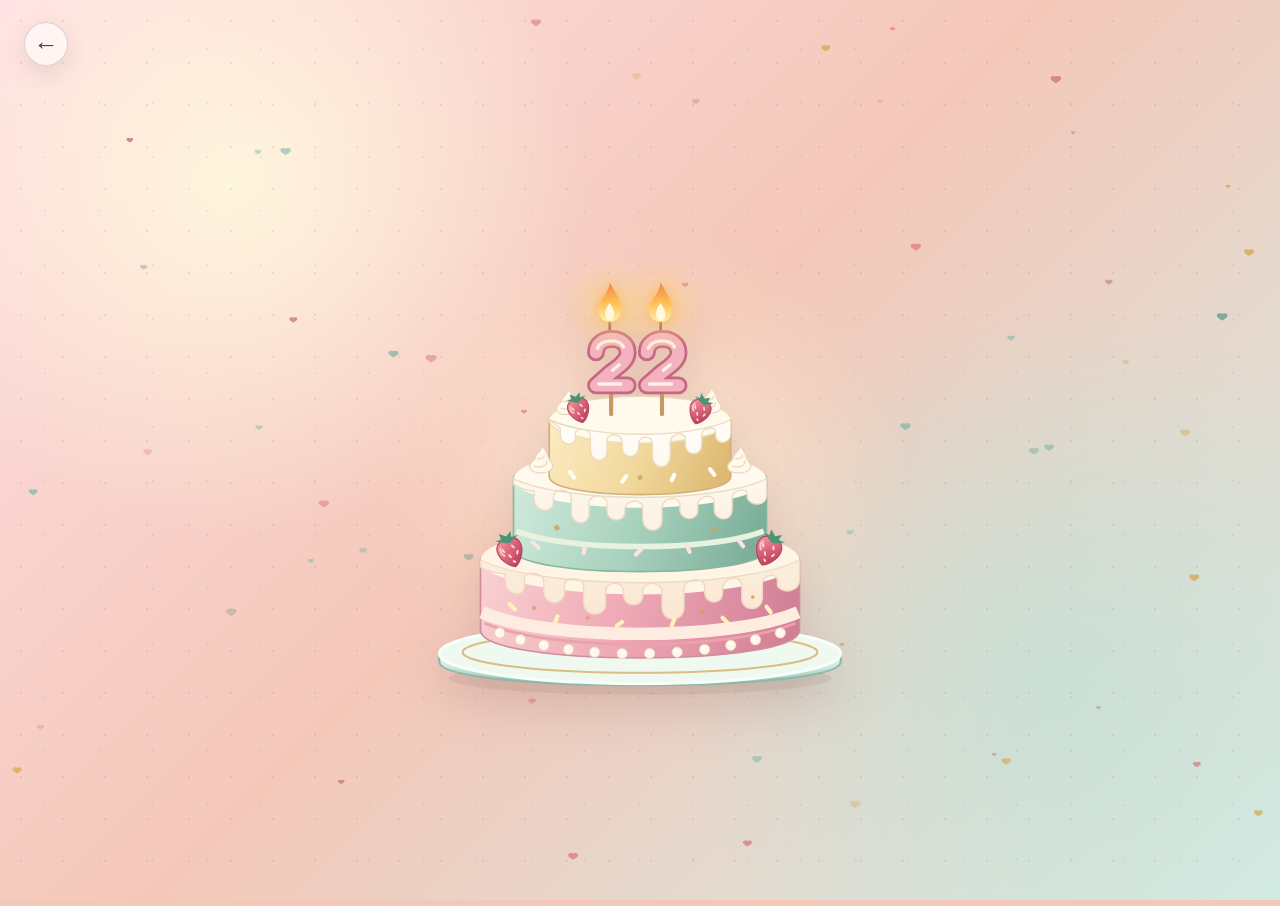
==== commit cd79b215: "删除生日页面蛋糕缩小显示" ====
--- a/pages/birthday.html
+++ b/pages/birthday.html
@@ -101,22 +101,10 @@
                 top 0.9s cubic-bezier(.2,.8,.2,1),
                 left 0.9s cubic-bezier(.2,.8,.2,1),
                 width 0.9s cubic-bezier(.2,.8,.2,1),
-                transform 0.9s cubic-bezier(.2,.8,.2,1);
+                transform 0.9s cubic-bezier(.2,.8,.2,1),
+                opacity 0.45s ease 0.35s,
+                visibility 0s linear 0.9s;
             pointer-events: none;
-        }
-        .cake-dock::before {
-            content: "";
-            position: absolute;
-            inset: 0;
-            z-index: -1;
-            border: 1px solid rgba(255, 255, 255, 0.78);
-            border-radius: 28px;
-            background: rgba(255, 255, 255, 0.5);
-            box-shadow: 0 14px 40px rgba(92, 51, 61, 0.18);
-            opacity: 0;
-            transition: opacity 0.45s ease 0.42s;
-            backdrop-filter: blur(14px);
-            -webkit-backdrop-filter: blur(14px);
         }
         .cake-scene {
             position: relative;
@@ -198,8 +186,9 @@
             left: 100%;
             width: 102px;
             transform: translateX(calc(-100% - 18px - env(safe-area-inset-right, 0px)));
-        }
-        body.celebration-ready .cake-dock::before { opacity: 1; }
+            opacity: 0;
+            visibility: hidden;
+        }
         body.celebration-ready .cake-dock::after { opacity: 0; }
         body.celebration-ready .cake-scene {
             filter: drop-shadow(0 10px 12px rgba(103, 52, 56, 0.2));
